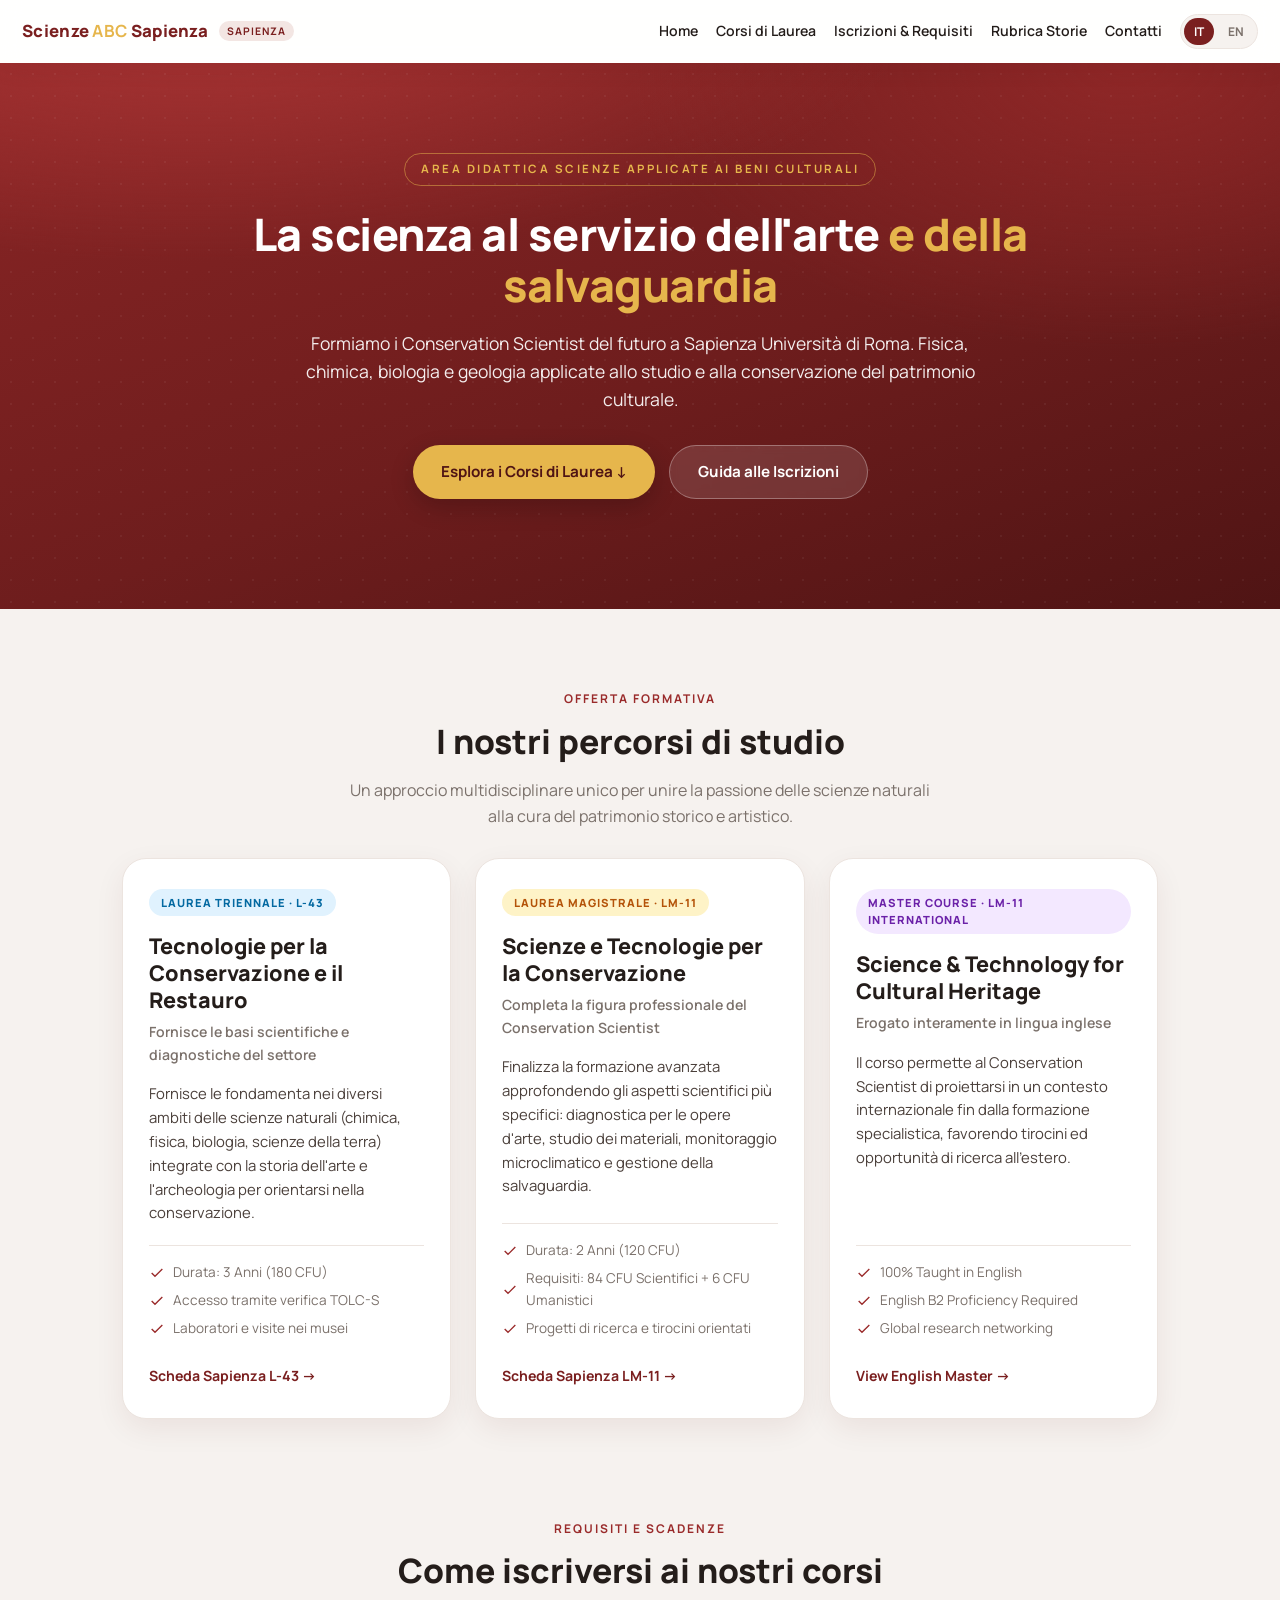
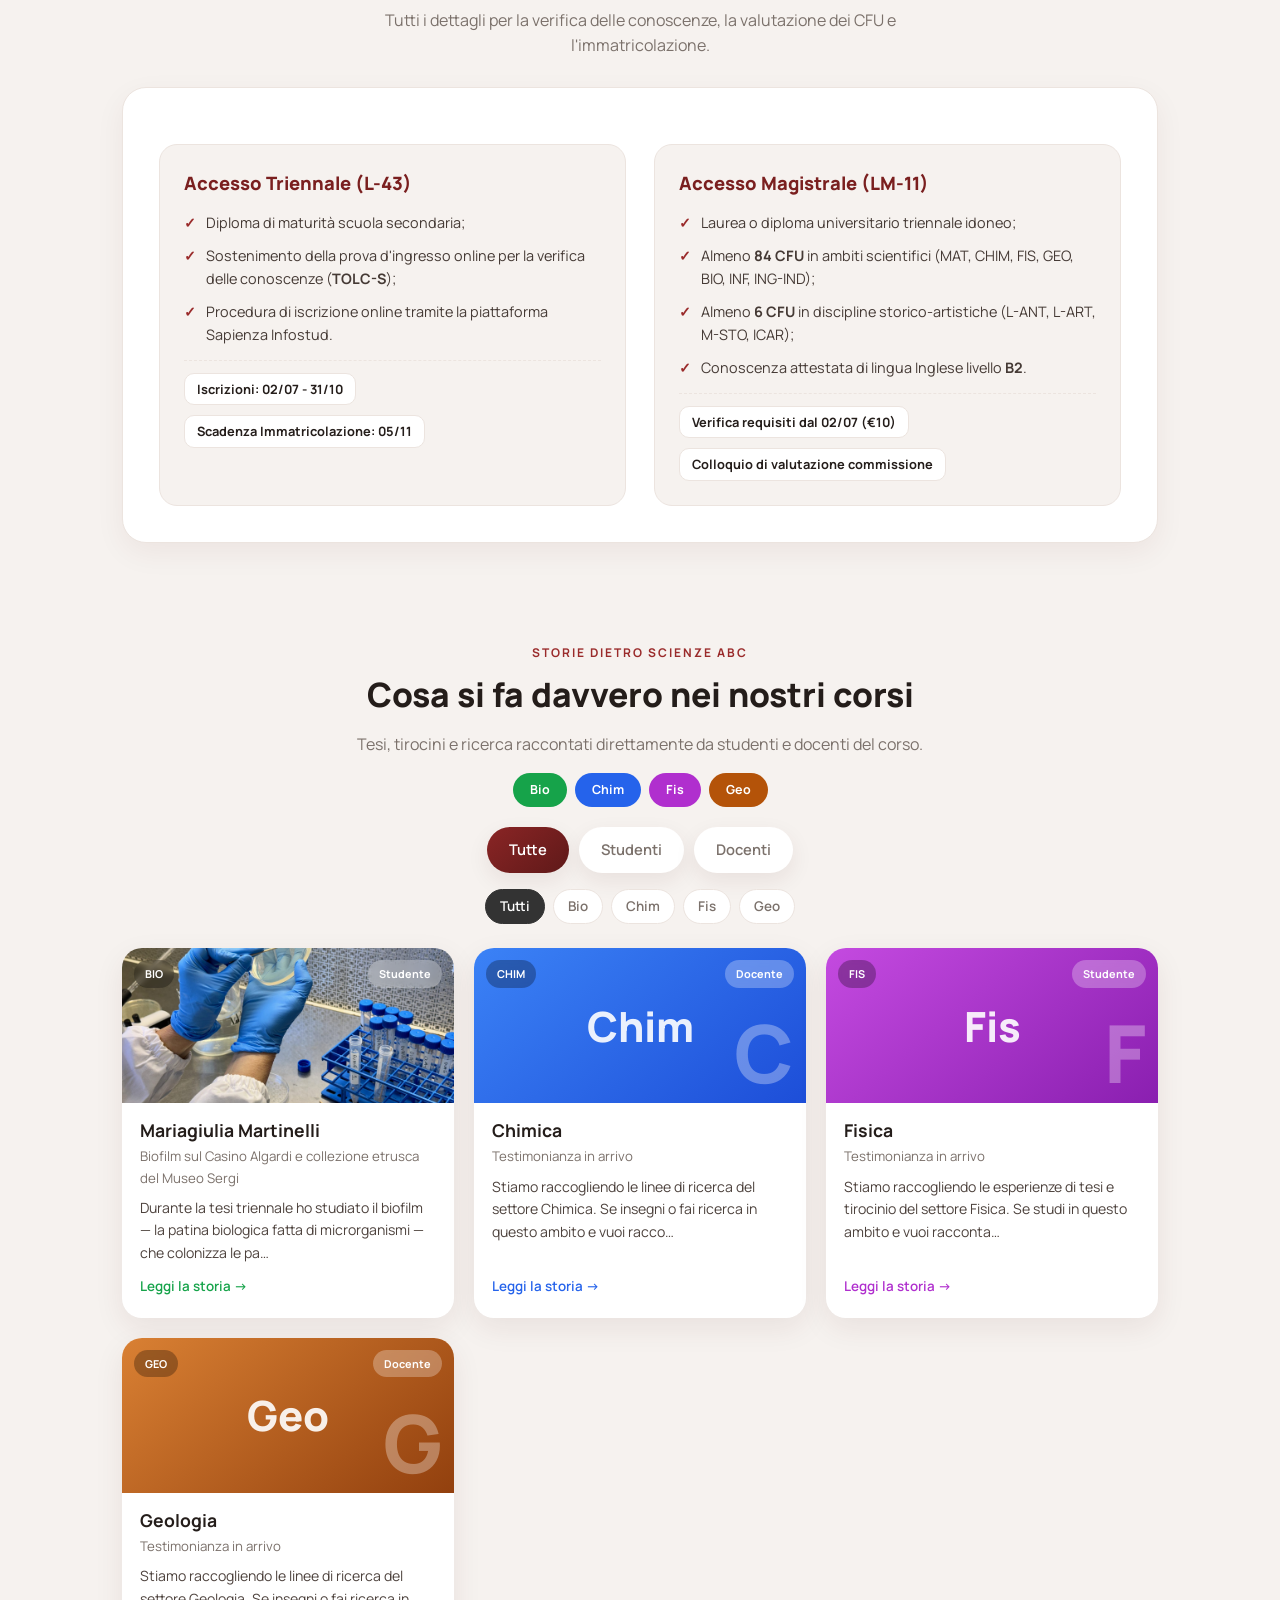
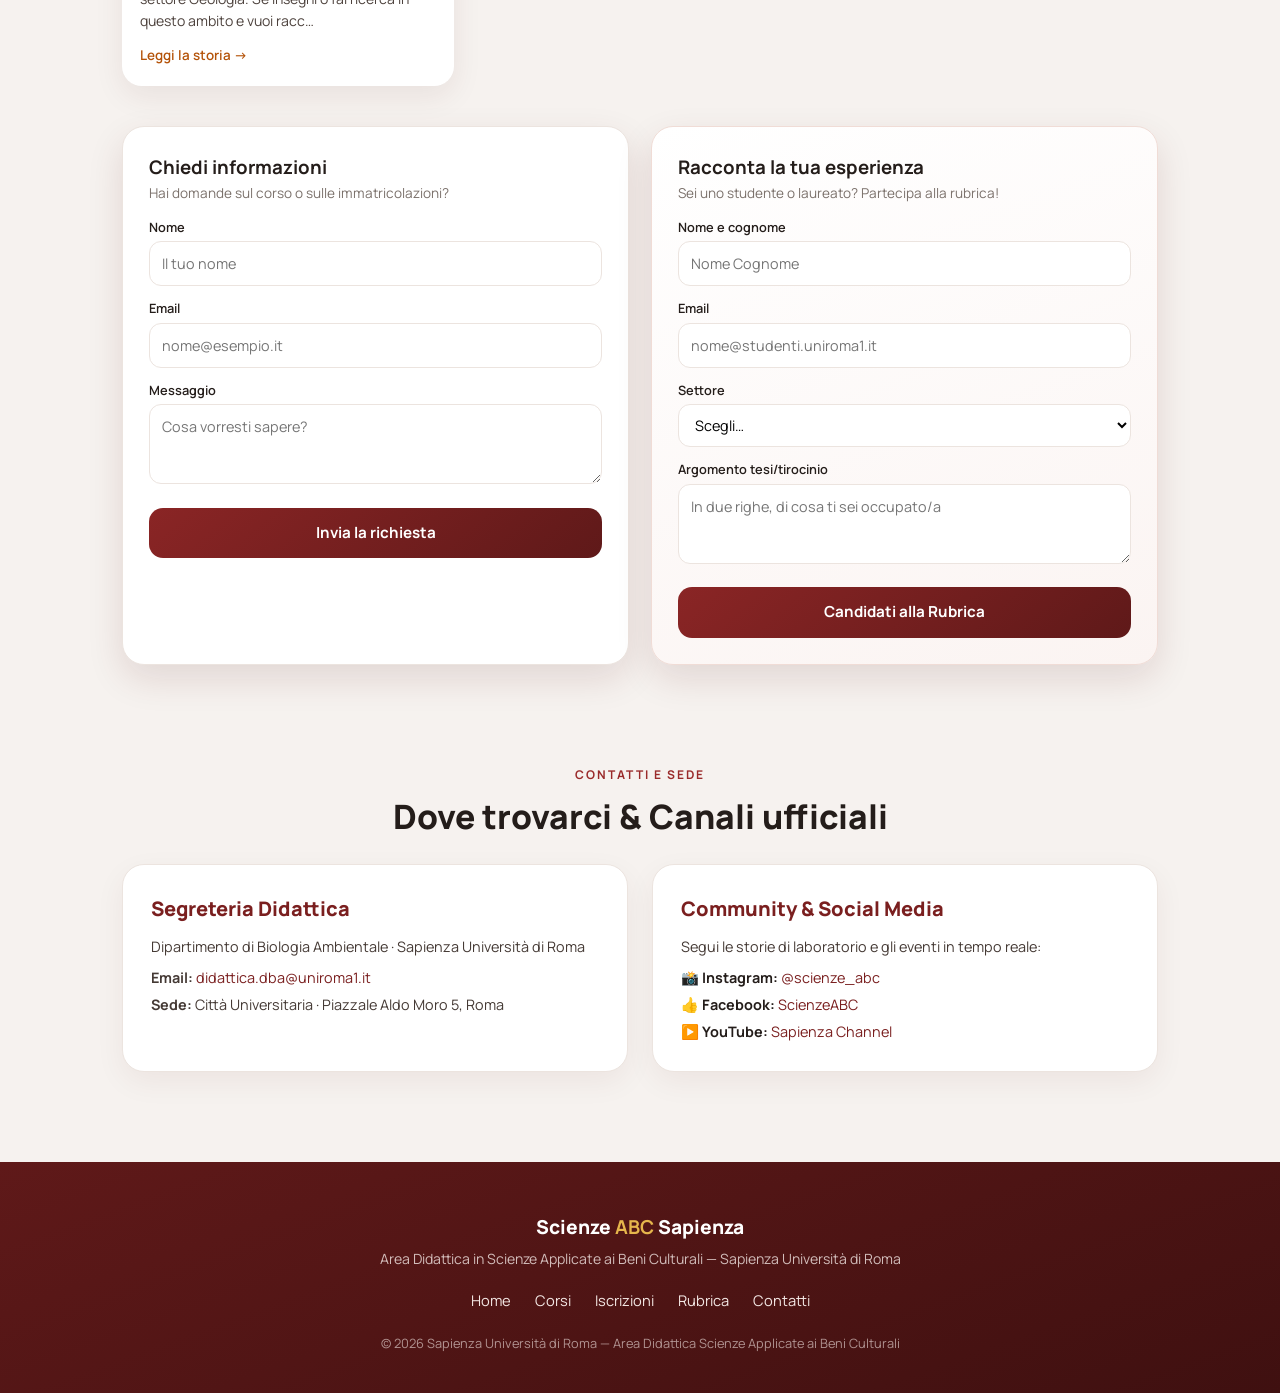
==== static/scienze-abc/index.html @ e315efb8 "Add preview of scienze-abc site restyling" ====
<!DOCTYPE html>
<html lang="it">
<head>
<meta charset="UTF-8">
<meta name="viewport" content="width=device-width, initial-scale=1.0">
<title>Scienze Applicate ai Beni Culturali — Sapienza Università di Roma</title>
<link rel="preconnect" href="https://fonts.googleapis.com">
<link rel="preconnect" href="https://fonts.gstatic.com" crossorigin>
<link href="https://fonts.googleapis.com/css2?family=Manrope:wght@400;500;600;700;800&display=swap" rel="stylesheet">
<style>
  :root{
    --granata:#7A1F1F; --granata-chiaro:#9a2b2b; --granata-scuro:#4f1414;
    --oro:#e6b64c; --sfondo:#f6f2ef; --card:#ffffff;
    --testo:#241d1a; --grigio:#7b716b; --bordo:#ece4df;
    --bio:#16a34a; --chim:#2563eb; --fis:#b02fce; --geo:#b45309;
  }
  *{box-sizing:border-box;margin:0;padding:0}
  html{scroll-behavior:smooth}
  body{font-family:'Manrope',-apple-system,BlinkMacSystemFont,'Segoe UI',sans-serif;color:var(--testo);
    background:var(--sfondo);line-height:1.6;-webkit-font-smoothing:antialiased}
  h1,h2,h3,.font-d{font-family:inherit}
  .wrap{max-width:1080px;margin:0 auto;padding:0 22px}
  a{color:inherit;text-decoration:none}
  section{scroll-margin-top:80px;padding:50px 0 20px}

  /* reveal on scroll */
  .js .reveal{opacity:0;transform:translateY(24px);transition:opacity .6s ease,transform .6s ease}
  .js .reveal.in{opacity:1;transform:none}

  /* ---------- NAV ---------- */
  nav{position:sticky;top:0;z-index:40;display:flex;align-items:center;gap:18px;
    padding:14px 22px;background:rgba(255,255,255,.94);backdrop-filter:blur(10px);box-shadow:0 6px 22px rgba(80,20,20,.08);transition:all .3s}
  nav .logo{font-family:'Manrope';font-weight:800;font-size:1.05rem;letter-spacing:.3px;color:var(--granata);margin-right:auto}
  nav .logo b{color:var(--oro)}
  nav .logo span.tag-sap{font-size:.65rem;font-weight:700;text-transform:uppercase;letter-spacing:1px;background:#f3e6e3;color:var(--granata);padding:3px 8px;border-radius:999px;margin-left:8px;vertical-align:2px}
  nav a.navlink{font-family:'Manrope';font-weight:600;font-size:.88rem;color:var(--testo);position:relative;transition:color .3s;display:none}
  nav a.navlink::after{content:"";position:absolute;left:0;bottom:-4px;height:2px;width:0;background:var(--oro);transition:width .22s}
  nav a.navlink:hover::after{width:100%}
  nav a.navlink:hover{color:var(--granata-chiaro)}
  nav .lang-switch{display:flex;gap:4px;background:var(--sfondo);padding:3px;border-radius:999px;border:1px solid var(--bordo)}
  nav .lang-btn{font-size:.75rem;font-weight:700;padding:4px 10px;border-radius:999px;color:var(--grigio);transition:.15s;cursor:pointer}
  nav .lang-btn.on{background:var(--granata);color:#fff}
  @media(min-width:860px){nav a.navlink{display:inline}}

  /* ---------- HERO ---------- */
  header{position:relative;overflow:hidden;color:#fff;text-align:center;padding:90px 20px 110px;
    background:
      radial-gradient(1200px 420px at 15% -10%, #a83434 0%, transparent 60%),
      radial-gradient(900px 520px at 88% 0%, #8f2727 0%, transparent 55%),
      linear-gradient(160deg,#8a2525 0%,#6e1d1d 55%,#4f1414 100%);}
  header::after{content:"";position:absolute;inset:0;opacity:.5;pointer-events:none;
    background-image:radial-gradient(rgba(255,255,255,.10) 1.1px,transparent 1.2px);background-size:22px 22px}
  header>*{position:relative;z-index:1}
  .hbrand{display:inline-block;font-family:'Manrope';font-size:.72rem;font-weight:700;letter-spacing:2.5px;
    color:var(--oro);border:1px solid rgba(230,182,76,.5);border-radius:999px;padding:6px 16px;margin-bottom:22px}
  header h1{font-size:2.8rem;font-weight:800;line-height:1.15;letter-spacing:-.5px;max-width:840px;margin:0 auto}
  header h1 .hl{color:var(--oro)}
  header p{opacity:.92;margin:18px auto 0;font-size:1.1rem;max-width:680px}
  
  .hero-buttons{display:flex;justify-content:center;gap:14px;margin-top:32px;flex-wrap:wrap}
  .hero-btn{font-family:'Manrope';font-weight:700;font-size:.95rem;padding:14px 28px;border-radius:999px;transition:all .2s;display:inline-flex;align-items:center;gap:8px}
  .hero-btn.pri{background:var(--oro);color:var(--granata-scuro);box-shadow:0 8px 24px rgba(0,0,0,.2)}
  .hero-btn.pri:hover{transform:translateY(-3px);box-shadow:0 14px 30px rgba(0,0,0,.3)}
  .hero-btn.sec{background:rgba(255,255,255,.12);color:#fff;border:1px solid rgba(255,255,255,.3);backdrop-filter:blur(4px)}
  .hero-btn.sec:hover{background:rgba(255,255,255,.22);transform:translateY(-3px)}

  /* ---------- HEADINGS ---------- */
  .sec-head{text-align:center;margin:30px 0 16px}
  .sec-head .kick{font-family:'Manrope';font-weight:700;font-size:.75rem;letter-spacing:2px;color:var(--granata-chiaro);text-transform:uppercase}
  .sec-head h2{font-size:2.1rem;font-weight:800;color:var(--testo);margin-top:6px}
  .sec-head p{color:var(--grigio);max-width:600px;margin:10px auto 0}

  /* ---------- CORSI GRID ---------- */
  .corsi-grid{display:grid;grid-template-columns:repeat(auto-fit,minmax(310px,1fr));gap:24px;margin-top:28px}
  .corso-card{background:var(--card);border-radius:24px;padding:30px 26px;display:flex;flex-direction:column;
    box-shadow:0 10px 30px rgba(80,20,20,.07);border:1px solid var(--bordo);transition:all .25s ease;position:relative;overflow:hidden}
  .corso-card:hover{transform:translateY(-6px);box-shadow:0 20px 45px rgba(80,20,20,.14);border-color:transparent}
  .corso-card .badge-cod{align-self:flex-start;font-size:.7rem;font-weight:800;letter-spacing:1px;padding:5px 12px;border-radius:999px;margin-bottom:16px;text-transform:uppercase}
  .corso-card.l43 .badge-cod{background:#e0f2fe;color:#0369a1}
  .corso-card.lm11 .badge-cod{background:#fef3c7;color:#b45309}
  .corso-card.lm11-en .badge-cod{background:#f3e8ff;color:#6b21a8}
  .corso-card h3{font-size:1.35rem;font-weight:800;margin-bottom:8px;line-height:1.25}
  .corso-card .sub-titolo{font-size:.88rem;color:var(--grigio);font-weight:600;margin-bottom:16px}
  .corso-card p.desc{font-size:.93rem;color:#4a3f3a;flex:1;margin-bottom:20px}
  .corso-card .highlights{border-top:1px solid var(--bordo);padding-top:16px;margin-bottom:20px}
  .corso-card .hl-item{font-size:.85rem;color:var(--grigio);display:flex;align-items:center;gap:8px;margin-bottom:6px}
  .corso-card .hl-item svg{width:16px;height:16px;stroke:var(--granata-chiaro);fill:none;flex:none}
  .corso-card .btn-corso{margin-top:auto;font-weight:700;font-size:.88rem;color:var(--granata);display:inline-flex;align-items:center;gap:6px}

  /* ---------- REQUISITI & AMMISSIONE ---------- */
  .req-box{background:#fff;border-radius:24px;border:1px solid var(--bordo);padding:36px;margin-top:28px;box-shadow:0 10px 30px rgba(80,20,20,.06)}
  .req-grid{display:grid;grid-template-columns:1fr 1fr;gap:28px;margin-top:20px}
  @media(max-width:768px){.req-grid{grid-template-columns:1fr}}
  .req-col{background:var(--sfondo);border-radius:18px;padding:24px;border:1px solid var(--bordo)}
  .req-col h4{font-size:1.15rem;font-weight:800;color:var(--granata);margin-bottom:12px}
  .req-col ul{list-style:none}
  .req-col ul li{font-size:.9rem;color:#453a35;margin-bottom:10px;padding-left:22px;position:relative}
  .req-col ul li::before{content:"✓";position:absolute;left:0;color:var(--granata-chiaro);font-weight:800}
  .timeline-dates{display:flex;flex-wrap:wrap;gap:10px;margin-top:14px;padding-top:12px;border-top:1px dashed var(--bordo)}
  .date-chip{background:#fff;border:1px solid var(--bordo);padding:5px 12px;border-radius:10px;font-size:.8rem;font-weight:700}

  /* ---------- RUBRICA INTERATTIVA ---------- */
  .settbar{display:flex;justify-content:center;gap:8px;margin-top:16px;flex-wrap:wrap}
  .settbar span{font-family:'Manrope';font-size:.78rem;font-weight:700;padding:7px 17px;border-radius:999px;color:#fff;cursor:pointer;transition:.15s}
  .settbar span:hover{transform:translateY(-2px)}
  .tabs{display:flex;justify-content:center;gap:10px;margin:20px 0 4px}
  .tab{cursor:pointer;border:none;font:inherit;font-family:'Manrope';font-weight:600;font-size:.92rem;
    padding:11px 22px;border-radius:999px;background:#fff;color:var(--grigio);box-shadow:0 8px 22px rgba(80,20,20,.08);transition:.18s}
  .tab.on{background:linear-gradient(140deg,#8a2525,#5f1919);color:#fff}
  .tab.on.doc{background:linear-gradient(140deg,#1f2937,#0f172a)}
  .filtri{display:flex;flex-wrap:wrap;gap:8px;justify-content:center;margin:16px 0 4px}
  .chip{cursor:pointer;border:1.5px solid var(--bordo);background:#fff;border-radius:999px;padding:6px 14px;font:inherit;font-size:.84rem;font-weight:600;color:var(--grigio);transition:.14s}
  .chip.on{color:#fff;border-color:var(--c,#333);background:var(--c,#333)}
  .griglia{display:grid;grid-template-columns:repeat(auto-fill,minmax(280px,1fr));gap:20px;margin-top:24px}
  .card{background:var(--card);border-radius:20px;overflow:hidden;cursor:pointer;display:flex;flex-direction:column;
    box-shadow:0 10px 30px rgba(80,20,20,.08);transition:transform .18s,box-shadow .18s;opacity:0;animation:up .5s forwards}
  @keyframes up{to{opacity:1;transform:none}}
  .card:hover{transform:translateY(-6px);box-shadow:0 20px 45px rgba(80,20,20,.15)}
  .card .cover{height:155px;position:relative;overflow:hidden}
  .card .cover img{width:100%;height:100%;object-fit:cover;transition:transform .3s}
  .card:hover .cover img{transform:scale(1.06)}
  .card .cover .gen{position:absolute;inset:0;display:flex;align-items:center;justify-content:center;font-weight:800;font-size:2.6rem;color:rgba(255,255,255,.9);background:linear-gradient(140deg,var(--c1),var(--c2))}
  .card .cover .gen span{opacity:.35;font-size:5rem;position:absolute;right:12px;bottom:-14px}
  .badge{position:absolute;top:12px;left:12px;font-size:.68rem;font-weight:700;color:#fff;padding:5px 11px;border-radius:999px;background:rgba(0,0,0,.28);backdrop-filter:blur(3px)}
  .badge.role{left:auto;right:12px;background:rgba(255,255,255,.28)}
  .card .body{padding:16px 18px 20px;display:flex;flex-direction:column;flex:1}
  .card h3{font-size:1.1rem;font-weight:700;line-height:1.25;margin-bottom:5px}
  .card .meta{color:var(--grigio);font-size:.83rem;margin-bottom:8px}
  .card .estratto{font-size:.88rem;color:#4d423d;flex:1}
  .card .leggi{margin-top:12px;font-weight:600;font-size:.84rem;color:var(--c,#7A1F1F)}
  .Bio{--c:var(--bio);--c1:#22c55e;--c2:#15803d}
  .Chim{--c:var(--chim);--c1:#3b82f6;--c2:#1d4ed8}
  .Fis{--c:var(--fis);--c1:#c44ae0;--c2:#8a1fb0}
  .Geo{--c:var(--geo);--c1:#d98033;--c2:#92400e}

  /* FORMS & MODAL */
  .forms{display:grid;grid-template-columns:1fr 1fr;gap:22px;margin-top:26px}
  @media(max-width:720px){.forms{grid-template-columns:1fr}}
  .formcard{border-radius:22px;padding:26px;box-shadow:0 14px 36px rgba(80,20,20,.12);background:#fff;border:1px solid var(--bordo)}
  .formcard.cand{background:linear-gradient(160deg,#fff,#fbf4f2);border-color:#f0dcd6}
  .campo{margin-bottom:12px}
  .campo label{display:block;font-size:.8rem;font-weight:600;margin-bottom:4px}
  .campo input,.campo select,.campo textarea{width:100%;font:inherit;font-size:.9rem;padding:10px 12px;border:1.5px solid var(--bordo);border-radius:12px;background:#fff}
  .campo textarea{resize:vertical;min-height:80px}
  .btn{width:100%;cursor:pointer;border:none;font:inherit;font-weight:700;font-size:.95rem;color:#fff;padding:13px;border-radius:14px;margin-top:4px;background:linear-gradient(140deg,#8a2525,#5f1919)}

  .overlay{position:fixed;inset:0;background:rgba(40,20,18,.6);backdrop-filter:blur(4px);display:none;align-items:flex-start;justify-content:center;padding:34px 16px;overflow-y:auto;z-index:60}
  .overlay.show{display:flex}
  .modal{background:#fff;max-width:700px;width:100%;border-radius:24px;overflow:hidden;margin:auto;animation:pop .28s ease}
  @keyframes pop{from{opacity:0;transform:scale(.96) translateY(10px)}to{opacity:1;transform:none}}
  .modal .cover{height:210px;position:relative}
  .modal .cover img{width:100%;height:100%;object-fit:cover}
  .modal .cover .gen{position:absolute;inset:0;background:linear-gradient(140deg,var(--c1),var(--c2))}
  .modal .chiudi{position:absolute;top:14px;right:14px;width:38px;height:38px;border-radius:50%;border:none;background:rgba(0,0,0,.35);color:#fff;font-size:1.4rem;cursor:pointer}
  .modal .inner{padding:26px 28px 34px}
  .modal .badge2{display:inline-block;font-size:.72rem;font-weight:700;color:#fff;padding:4px 12px;border-radius:999px;background:var(--c);margin-bottom:10px}
  .modal h2{font-size:1.6rem;font-weight:800;margin-bottom:6px}
  .modal .meta{color:var(--grigio);margin-bottom:18px}
  .modal .testo p{margin-bottom:12px;font-size:1rem}
  .modal .gallery{display:flex;gap:10px;flex-wrap:wrap;margin-top:18px}
  .modal .gallery img{width:130px;height:90px;object-fit:cover;border-radius:12px;cursor:zoom-in}
  .lightbox{position:fixed;inset:0;background:rgba(18,10,8,.92);display:none;align-items:center;justify-content:center;padding:22px;z-index:80;cursor:zoom-out}
  .lightbox.show{display:flex}
  .lightbox img{max-width:94vw;max-height:94vh;border-radius:12px}
  .lightbox .lclose{position:absolute;top:18px;right:20px;width:42px;height:42px;border-radius:50%;border:none;background:rgba(255,255,255,.16);color:#fff;font-size:1.5rem}

  /* CONTACTS & FOOTER */
  .contact-grid{display:grid;grid-template-columns:1fr 1fr;gap:24px;margin-top:20px}
  @media(max-width:768px){.contact-grid{grid-template-columns:1fr}}
  .contact-card{background:#fff;border-radius:22px;border:1px solid var(--bordo);padding:28px;box-shadow:0 10px 30px rgba(80,20,20,.06)}
  .contact-card h3{font-size:1.25rem;font-weight:800;color:var(--granata);margin-bottom:10px}

  footer{background:linear-gradient(160deg,#5f1919,#3f1010);color:#f3e7e4;margin-top:70px;padding:50px 22px 40px;text-align:center}
  footer .fbrand{font-family:'Manrope';font-weight:800;font-size:1.2rem;color:#fff;margin-bottom:6px}
  footer .fbrand b{color:var(--oro)}
  footer .fcont{margin:18px 0 10px;display:flex;justify-content:center;gap:24px;flex-wrap:wrap;font-size:.92rem}
  footer .fcont a{color:#f3e7e4}
  footer small{display:block;margin-top:20px;opacity:.6;font-size:.8rem}
</style>
</head>
<body>

<script id="contenuti" type="text/plain">
=====================================================================
TIPO: studente
NOME: Mariagiulia Martinelli
SETTORE: Bio
TITOLO: Biofilm sul Casino Algardi e collezione etrusca del Museo Sergi
INFO: Studentessa magistrale LM-11
FOTO: martinelli-bio-2.jpg, martinelli-bio-3.jpg, martinelli-bio-4.jpg, martinelli-bio-1.jpg, martinelli-bio-5.jpg
TESTO:
Durante la tesi triennale ho studiato il biofilm — la patina biologica fatta di microrganismi — che colonizza le pareti del Casino Algardi, a Roma. L'obiettivo era capire quali organismi degradano la superficie e testare un biocida "green" a base di liquirizia, un'alternativa più sostenibile ai prodotti chimici tradizionali. In pratica passavo dal prelievo dei campioni in situ all'osservazione al microscopio in laboratorio.

Con la magistrale mi sono spostata su un lavoro diverso: la rivalutazione bioarcheologica della collezione etrusca del Museo di Antropologia "G. Sergi" della Sapienza. Qui la biologia si applica a reperti umani antichi, per ricostruire informazioni su chi erano quelle persone e come vivevano.

La cosa che non mi aspettavo, quando mi sono iscritta, è quanto lavoro "da laboratorio" ci sia dietro un bene culturale: non si restaura con le mani, si analizza con strumenti scientifici. È esattamente questo che vorrei dire a chi sta scegliendo il corso — è scienza applicata al patrimonio, non restauro pratico. Se vi appassiona l'idea di usare il microscopio per prendervi cura della storia, è il posto giusto.
=====================================================================

=====================================================================
TIPO: docente
NOME: Chimica
SETTORE: Chim
TITOLO: Testimonianza in arrivo
INFO: Prossimamente online
FOTO:
TESTO:
Stiamo raccogliendo le linee di ricerca del settore Chimica. Se insegni o fai ricerca in questo ambito e vuoi raccontarti, scrivici dalla sezione "Partecipa": il prossimo racconto potrebbe essere il tuo.
=====================================================================

=====================================================================
TIPO: studente
NOME: Fisica
SETTORE: Fis
TITOLO: Testimonianza in arrivo
INFO: Prossimamente online
FOTO:
TESTO:
Stiamo raccogliendo le esperienze di tesi e tirocinio del settore Fisica. Se studi in questo ambito e vuoi raccontare la tua esperienza, scrivici dalla sezione "Partecipa": il prossimo racconto potrebbe essere il tuo.
=====================================================================

=====================================================================
TIPO: docente
NOME: Geologia
SETTORE: Geo
TITOLO: Testimonianza in arrivo
INFO: Prossimamente online
FOTO:
TESTO:
Stiamo raccogliendo le linee di ricerca del settore Geologia. Se insegni o fai ricerca in questo ambito e vuoi raccontarti, scrivici dalla sezione "Partecipa": il prossimo racconto potrebbe essere il tuo.
=====================================================================
</script>

  <!-- NAVIGATION BAR -->
  <nav id="nav">
    <div class="logo">Scienze <b>ABC</b> Sapienza <span class="tag-sap">Sapienza</span></div>
    <a class="navlink" href="#home">Home</a>
    <a class="navlink" href="#corsi">Corsi di Laurea</a>
    <a class="navlink" href="#ammissione">Iscrizioni & Requisiti</a>
    <a class="navlink" href="#rubrica">Rubrica Storie</a>
    <a class="navlink" href="#contatti">Contatti</a>
    <div class="lang-switch">
      <span class="lang-btn on">IT</span>
      <span class="lang-btn">EN</span>
    </div>
  </nav>

  <!-- HERO SECTION (#home) -->
  <header id="home">
    <div class="hbrand">AREA DIDATTICA SCIENZE APPLICATE AI BENI CULTURALI</div>
    <h1>La scienza al servizio dell'arte <span class="hl">e della salvaguardia</span></h1>
    <p>Formiamo i Conservation Scientist del futuro a Sapienza Università di Roma. Fisica, chimica, biologia e geologia applicate allo studio e alla conservazione del patrimonio culturale.</p>
    <div class="hero-buttons">
      <a href="#corsi" class="hero-btn pri">Esplora i Corsi di Laurea ↓</a>
      <a href="#ammissione" class="hero-btn sec">Guida alle Iscrizioni</a>
    </div>
  </header>

  <div class="main"><div class="wrap">

    <!-- SEZIONE 1: CORSI DI LAUREA (#corsi) -->
    <section id="corsi">
      <div class="sec-head">
        <div class="kick">Offerta Formativa</div>
        <h2>I nostri percorsi di studio</h2>
        <p>Un approccio multidisciplinare unico per unire la passione delle scienze naturali alla cura del patrimonio storico e artistico.</p>
      </div>

      <div class="corsi-grid">
        <!-- Card 1: Triennale L-43 -->
        <div class="corso-card l43">
          <span class="badge-cod">Laurea Triennale · L-43</span>
          <h3>Tecnologie per la Conservazione e il Restauro</h3>
          <div class="sub-titolo">Fornisce le basi scientifiche e diagnostiche del settore</div>
          <p class="desc">Fornisce le fondamenta nei diversi ambiti delle scienze naturali (chimica, fisica, biologia, scienze della terra) integrate con la storia dell'arte e l'archeologia per orientarsi nella conservazione.</p>
          <div class="highlights">
            <div class="hl-item"><svg viewBox="0 0 24 24" stroke-width="2"><path d="M20 6L9 17l-5-5"/></svg> Durata: 3 Anni (180 CFU)</div>
            <div class="hl-item"><svg viewBox="0 0 24 24" stroke-width="2"><path d="M20 6L9 17l-5-5"/></svg> Accesso tramite verifica TOLC-S</div>
            <div class="hl-item"><svg viewBox="0 0 24 24" stroke-width="2"><path d="M20 6L9 17l-5-5"/></svg> Laboratori e visite nei musei</div>
          </div>
          <a href="https://corsidilaurea.uniroma1.it/it/corso/2024/30051/home" target="_blank" class="btn-corso">Scheda Sapienza L-43 →</a>
        </div>

        <!-- Card 2: Magistrale LM-11 (Italiano) -->
        <div class="corso-card lm11">
          <span class="badge-cod">Laurea Magistrale · LM-11</span>
          <h3>Scienze e Tecnologie per la Conservazione</h3>
          <div class="sub-titolo">Completa la figura professionale del Conservation Scientist</div>
          <p class="desc">Finalizza la formazione avanzata approfondendo gli aspetti scientifici più specifici: diagnostica per le opere d'arte, studio dei materiali, monitoraggio microclimatico e gestione della salvaguardia.</p>
          <div class="highlights">
            <div class="hl-item"><svg viewBox="0 0 24 24" stroke-width="2"><path d="M20 6L9 17l-5-5"/></svg> Durata: 2 Anni (120 CFU)</div>
            <div class="hl-item"><svg viewBox="0 0 24 24" stroke-width="2"><path d="M20 6L9 17l-5-5"/></svg> Requisiti: 84 CFU Scientifici + 6 CFU Umanistici</div>
            <div class="hl-item"><svg viewBox="0 0 24 24" stroke-width="2"><path d="M20 6L9 17l-5-5"/></svg> Progetti di ricerca e tirocini orientati</div>
          </div>
          <a href="https://corsidilaurea.uniroma1.it/it/corso/2024/28702/home" target="_blank" class="btn-corso">Scheda Sapienza LM-11 →</a>
        </div>

        <!-- Card 3: Master Course (English) -->
        <div class="corso-card lm11-en">
          <span class="badge-cod">Master Course · LM-11 International</span>
          <h3>Science & Technology for Cultural Heritage</h3>
          <div class="sub-titolo">Erogato interamente in lingua inglese</div>
          <p class="desc">Il corso permette al Conservation Scientist di proiettarsi in un contesto internazionale fin dalla formazione specialistica, favorendo tirocini ed opportunità di ricerca all'estero.</p>
          <div class="highlights">
            <div class="hl-item"><svg viewBox="0 0 24 24" stroke-width="2"><path d="M20 6L9 17l-5-5"/></svg> 100% Taught in English</div>
            <div class="hl-item"><svg viewBox="0 0 24 24" stroke-width="2"><path d="M20 6L9 17l-5-5"/></svg> English B2 Proficiency Required</div>
            <div class="hl-item"><svg viewBox="0 0 24 24" stroke-width="2"><path d="M20 6L9 17l-5-5"/></svg> Global research networking</div>
          </div>
          <a href="https://scienzeabcsapienza.it/en/home-english/" target="_blank" class="btn-corso">View English Master →</a>
        </div>
      </div>
    </section>

    <!-- SEZIONE 2: REQUISITI & AMMISSIONE (#ammissione) -->
    <section id="ammissione">
      <div class="sec-head">
        <div class="kick">Requisiti e Scadenze</div>
        <h2>Come iscriversi ai nostri corsi</h2>
        <p>Tutti i dettagli per la verifica delle conoscenze, la valutazione dei CFU e l'immatricolazione.</p>
      </div>

      <div class="req-box">
        <div class="req-grid">
          <!-- Colonna Triennale -->
          <div class="req-col">
            <h4>Accesso Triennale (L-43)</h4>
            <ul>
              <li>Diploma di maturità scuola secondaria;</li>
              <li>Sostenimento della prova d'ingresso online per la verifica delle conoscenze (<b>TOLC-S</b>);</li>
              <li>Procedura di iscrizione online tramite la piattaforma Sapienza Infostud.</li>
            </ul>
            <div class="timeline-dates">
              <span class="date-chip">Iscrizioni: 02/07 - 31/10</span>
              <span class="date-chip">Scadenza Immatricolazione: 05/11</span>
            </div>
          </div>

          <!-- Colonna Magistrale -->
          <div class="req-col">
            <h4>Accesso Magistrale (LM-11)</h4>
            <ul>
              <li>Laurea o diploma universitario triennale idoneo;</li>
              <li>Almeno <b>84 CFU</b> in ambiti scientifici (MAT, CHIM, FIS, GEO, BIO, INF, ING-IND);</li>
              <li>Almeno <b>6 CFU</b> in discipline storico-artistiche (L-ANT, L-ART, M-STO, ICAR);</li>
              <li>Conoscenza attestata di lingua Inglese livello <b>B2</b>.</li>
            </ul>
            <div class="timeline-dates">
              <span class="date-chip">Verifica requisiti dal 02/07 (€10)</span>
              <span class="date-chip">Colloquio di valutazione commissione</span>
            </div>
          </div>
        </div>
      </div>
    </section>

    <!-- SEZIONE 3: RUBRICA STORIE INTERATTIVA (#rubrica) -->
    <section id="rubrica">
      <div class="sec-head reveal">
        <div class="kick">Storie dietro Scienze ABC</div>
        <h2>Cosa si fa davvero nei nostri corsi</h2>
        <p>Tesi, tirocini e ricerca raccontati direttamente da studenti e docenti del corso.</p>
      </div>

      <div class="settbar reveal">
        <span style="background:var(--bio)" onclick="vaiSettore('Bio')">Bio</span>
        <span style="background:var(--chim)" onclick="vaiSettore('Chim')">Chim</span>
        <span style="background:var(--fis)" onclick="vaiSettore('Fis')">Fis</span>
        <span style="background:var(--geo)" onclick="vaiSettore('Geo')">Geo</span>
      </div>

      <div class="tabs reveal">
        <button class="tab on" id="tabTutti" onclick="setTipo('tutti')">Tutte</button>
        <button class="tab" id="tabStud" onclick="setTipo('studente')">Studenti</button>
        <button class="tab doc" id="tabDoc" onclick="setTipo('docente')">Docenti</button>
      </div>
      <div class="filtri reveal" id="filtri"></div>
      <div class="griglia" id="griglia"></div>

      <div class="forms reveal" style="margin-top:40px;">
        <div class="formcard">
          <h3>Chiedi informazioni</h3>
          <p style="font-size:.85rem;color:var(--grigio);margin-bottom:12px">Hai domande sul corso o sulle immatricolazioni?</p>
          <div class="campo"><label>Nome</label><input id="i-nome" type="text" placeholder="Il tuo nome"></div>
          <div class="campo"><label>Email</label><input id="i-mail" type="email" placeholder="nome@esempio.it"></div>
          <div class="campo"><label>Messaggio</label><textarea id="i-msg" placeholder="Cosa vorresti sapere?"></textarea></div>
          <button class="btn" onclick="inviaInfo()">Invia la richiesta</button>
        </div>
        <div class="formcard cand">
          <h3>Racconta la tua esperienza</h3>
          <p style="font-size:.85rem;color:var(--grigio);margin-bottom:12px">Sei uno studente o laureato? Partecipa alla rubrica!</p>
          <div class="campo"><label>Nome e cognome</label><input id="c-nome" type="text" placeholder="Nome Cognome"></div>
          <div class="campo"><label>Email</label><input id="c-mail" type="email" placeholder="nome@studenti.uniroma1.it"></div>
          <div class="campo"><label>Settore</label>
            <select id="c-sett"><option value="">Scegli…</option><option>Bio</option><option>Chim</option><option>Fis</option><option>Geo</option></select>
          </div>
          <div class="campo"><label>Argomento tesi/tirocinio</label><textarea id="c-msg" placeholder="In due righe, di cosa ti sei occupato/a"></textarea></div>
          <button class="btn" onclick="inviaCand()">Candidati alla Rubrica</button>
        </div>
      </div>
    </section>

    <!-- SEZIONE 4: CONTATTI & RISORSE (#contatti) -->
    <section id="contatti">
      <div class="sec-head">
        <div class="kick">Contatti e Sede</div>
        <h2>Dove trovarci & Canali ufficiali</h2>
      </div>

      <div class="contact-grid">
        <div class="contact-card">
          <h3>Segreteria Didattica</h3>
          <p style="font-size:.9rem;color:#453a35;">Dipartimento di Biologia Ambientale · Sapienza Università di Roma</p>
          <p style="font-size:.9rem;color:#453a35;margin-top:8px;"><b>Email:</b> <a href="mailto:didattica.dba@uniroma1.it" style="color:var(--granata)">didattica.dba@uniroma1.it</a></p>
          <p style="font-size:.9rem;color:#453a35;margin-top:4px;"><b>Sede:</b> Città Universitaria · Piazzale Aldo Moro 5, Roma</p>
        </div>

        <div class="contact-card">
          <h3>Community & Social Media</h3>
          <p style="font-size:.9rem;color:#453a35;">Segui le storie di laboratorio e gli eventi in tempo reale:</p>
          <p style="font-size:.9rem;margin-top:8px;">📸 <b>Instagram:</b> <a href="https://www.instagram.com/scienze_abc/" target="_blank" style="color:var(--granata)">@scienze_abc</a></p>
          <p style="font-size:.9rem;margin-top:4px;">👍 <b>Facebook:</b> <a href="https://www.facebook.com/ScienzeABC" target="_blank" style="color:var(--granata)">ScienzeABC</a></p>
          <p style="font-size:.9rem;margin-top:4px;">▶️ <b>YouTube:</b> <a href="https://www.youtube.com/watch?v=1tAE2GII7Mw" target="_blank" style="color:var(--granata)">Sapienza Channel</a></p>
        </div>
      </div>
    </section>

  </div></div>

  <!-- MODAL & LIGHTBOX -->
  <div class="overlay" id="overlay" onclick="if(event.target===this)chiudi()">
    <div class="modal" id="modal"></div>
  </div>

  <div class="lightbox" id="lightbox" onclick="chiudiFoto()">
    <button class="lclose" onclick="chiudiFoto()">×</button>
    <img id="lightImg" src="" alt="">
  </div>

  <!-- FOOTER -->
  <footer>
    <div class="fbrand">Scienze <b>ABC</b> Sapienza</div>
    <p style="font-size:.88rem;opacity:.8;">Area Didattica in Scienze Applicate ai Beni Culturali — Sapienza Università di Roma</p>
    <div class="fcont">
      <a href="#home">Home</a>
      <a href="#corsi">Corsi</a>
      <a href="#ammissione">Iscrizioni</a>
      <a href="#rubrica">Rubrica</a>
      <a href="#contatti">Contatti</a>
    </div>
    <small>© 2026 Sapienza Università di Roma — Area Didattica Scienze Applicate ai Beni Culturali</small>
  </footer>

<script>
document.documentElement.classList.add('js');
const MAIL = "didattica.dba@uniroma1.it";

function parseContenuti(){
  const raw = document.getElementById('contenuti').textContent;
  const blocchi = raw.split(/^\s*=+\s*$/m);
  const out = [];
  for(const b of blocchi){
    if(!b.trim()) continue;
    const rec = {foto:[], testo:''};
    let inTesto = false, testoLines = [];
    for(const line of b.split('\n')){
      const m = line.match(/^\s*(TIPO|NOME|SETTORE|TITOLO|INFO|FOTO|TESTO)\s*:(.*)$/i);
      if(m && !inTesto || (m && m[1].toUpperCase()==='TESTO')){
        const key = m[1].toUpperCase(), val = m[2].trim();
        if(key==='TESTO'){ inTesto = true; if(val) testoLines.push(val); }
        else if(key==='FOTO'){ rec.foto = val.split(',').map(s=>s.trim()).filter(Boolean); }
        else rec[key.toLowerCase()] = val;
      } else if(inTesto){ testoLines.push(line); }
    }
    rec.testo = testoLines.join('\n').trim();
    const tipoOk = /^(studente|docente)$/i.test(rec.tipo||'');
    const settOk = /^(Bio|Chim|Fis|Geo)$/i.test(rec.settore||'');
    const isModello = (rec.nome||'').toLowerCase().includes('nome cognome');
    if(tipoOk && settOk && rec.nome && !isModello){
      rec.tipo = rec.tipo.toLowerCase();
      rec.settore = rec.settore.charAt(0).toUpperCase()+rec.settore.slice(1).toLowerCase();
      out.push(rec);
    }
  }
  return out;
}
const DATI = parseContenuti();
const SETTORI = ['Bio','Chim','Fis','Geo'];
const NOMISET = {Bio:'Biologia',Chim:'Chimica',Fis:'Fisica',Geo:'Geologia'};
let tipoCorrente = 'tutti', filtroSettore = 'Tutti';

function updateTabs(){
  document.getElementById('tabTutti').classList.toggle('on', tipoCorrente==='tutti');
  document.getElementById('tabStud').classList.toggle('on', tipoCorrente==='studente');
  document.getElementById('tabDoc').classList.toggle('on', tipoCorrente==='docente');
}
function setTipo(t){
  tipoCorrente = t; filtroSettore = 'Tutti';
  updateTabs(); renderFiltri(); renderGriglia();
}
function renderFiltri(){
  const c = document.getElementById('filtri');
  const voci = ['Tutti', ...SETTORI];
  c.innerHTML = voci.map(v=>{
    const cls = v==='Tutti' ? '' : v;
    return `<button class="chip ${cls} ${v===filtroSettore?'on':''}" onclick="setFiltro('${v}')">${v}</button>`;
  }).join('');
}
function setFiltro(v){ filtroSettore=v; renderFiltri(); renderGriglia(); }
function vaiSettore(s){ tipoCorrente='tutti'; updateTabs(); filtroSettore=s; renderFiltri(); renderGriglia();
  document.getElementById('rubrica').scrollIntoView({behavior:'smooth'}); }
function escapeHtml(s){return (s||'').replace(/[&<>"]/g,c=>({'&':'&amp;','<':'&lt;','>':'&gt;','"':'&quot;'}[c]));}

function coverHtml(d){
  const role = `<span class="badge role">${d.tipo==='studente'?'Studente':'Docente'}</span>`;
  if(d.foto[0]) return `<div class="cover"><img src="foto/${encodeURIComponent(d.foto[0])}" alt=""><span class="badge">${d.settore.toUpperCase()}</span>${role}</div>`;
  return `<div class="cover"><div class="gen">${d.settore}<span>${d.settore[0]}</span></div><span class="badge">${d.settore.toUpperCase()}</span>${role}</div>`;
}
function renderGriglia(){
  const g = document.getElementById('griglia');
  let lista = tipoCorrente==='tutti' ? DATI.slice() : DATI.filter(d=>d.tipo===tipoCorrente);
  if(filtroSettore!=='Tutti') lista = lista.filter(d=>d.settore===filtroSettore);
  if(!lista.length){ g.innerHTML='<div class="vuoto" style="grid-column:1/-1;text-align:center;padding:40px 0;color:var(--grigio)">Ancora nessuna esperienza in questo settore. ✨</div>'; return; }
  g.innerHTML = lista.map((d,i)=>{
    const idx = DATI.indexOf(d);
    const estratto = escapeHtml(d.testo.replace(/^\[.*?\]\s*/,'').slice(0,115))+'…';
    return `<div class="card ${d.settore}" style="animation-delay:${i*70}ms" onclick="dettaglio(${idx})">
      ${coverHtml(d)}
      <div class="body">
        <h3>${escapeHtml(d.nome)}</h3>
        <div class="meta">${escapeHtml(d.titolo||'')}</div>
        <div class="estratto">${estratto}</div>
        <div class="leggi">Leggi la storia →</div>
      </div></div>`;
  }).join('');
}
function dettaglio(idx){
  const d = DATI[idx];
  const cover = d.foto[0]
    ? `<div class="cover"><img src="foto/${encodeURIComponent(d.foto[0])}" alt="" onclick="apriFoto('foto/${encodeURIComponent(d.foto[0])}')"></div>`
    : `<div class="cover"><div class="gen"></div></div>`;
  const paragrafi = d.testo.split(/\n\s*\n/).map(pp=>`<p>${escapeHtml(pp)}</p>`).join('');
  const extra = d.foto.slice(1);
  const gallery = extra.length ? `<div class="gallery">${extra.map(f=>`<img src="foto/${encodeURIComponent(f)}" alt="" onclick="apriFoto('foto/${encodeURIComponent(f)}')">`).join('')}</div>` : '';
  const modal = document.getElementById('modal');
  modal.className = 'modal '+d.settore;
  modal.innerHTML = `
    ${cover}
    <button class="chiudi" onclick="chiudi()">×</button>
    <div class="inner">
      <span class="badge2">${NOMISET[d.settore]} · ${d.tipo==='studente'?'Studente':'Docente'}</span>
      <h2>${escapeHtml(d.nome)}</h2>
      <div class="meta">${escapeHtml(d.titolo||'')}${d.info?' — '+escapeHtml(d.info):''}</div>
      <div class="testo">${paragrafi}</div>
      ${gallery}
    </div>`;
  document.getElementById('overlay').classList.add('show');
  document.body.style.overflow='hidden';
}
function chiudi(){ document.getElementById('overlay').classList.remove('show'); document.body.style.overflow=''; }
function apriFoto(src){ document.getElementById('lightImg').src=src; document.getElementById('lightbox').classList.add('show'); }
function chiudiFoto(){ document.getElementById('lightbox').classList.remove('show'); }
document.addEventListener('keydown',e=>{ if(e.key!=='Escape') return;
  if(document.getElementById('lightbox').classList.contains('show')) chiudiFoto(); else chiudi(); });

function val(id){ return document.getElementById(id).value.trim(); }
function inviaInfo(){
  const n=val('i-nome'), e=val('i-mail'), m=val('i-msg');
  if(!n||!m){ alert('Scrivi almeno il tuo nome e la domanda.'); return; }
  const body=`Nome: ${n}\nEmail: ${e}\n\nDomanda:\n${m}`;
  window.location.href=`mailto:${MAIL}?subject=${encodeURIComponent('Richiesta informazioni sul corso')}&body=${encodeURIComponent(body)}`;
}
function inviaCand(){
  const n=val('c-nome'), e=val('c-mail'), s=val('c-sett'), m=val('c-msg');
  if(!n||!s){ alert('Scrivi almeno nome e settore.'); return; }
  const body=`Nome e cognome: ${n}\nEmail: ${e}\nSettore: ${s}\n\nEsperienza:\n${m}\n\n(Candidatura per la rubrica "Storie dietro Scienze ABC")`;
  window.location.href=`mailto:${MAIL}?subject=${encodeURIComponent('Candidatura testimonianza – Storie dietro Scienze ABC')}&body=${encodeURIComponent(body)}`;
}

const nav=document.getElementById('nav');
window.addEventListener('scroll',()=>{ nav.classList.toggle('scrolled', window.scrollY>40); });
const io=new IntersectionObserver((es)=>{es.forEach(x=>{ if(x.isIntersecting){ x.target.classList.add('in'); io.unobserve(x.target);} });},{threshold:.15});
document.querySelectorAll('.reveal').forEach(el=>io.observe(el));

setTipo('tutti');
</script>
</body>
</html>
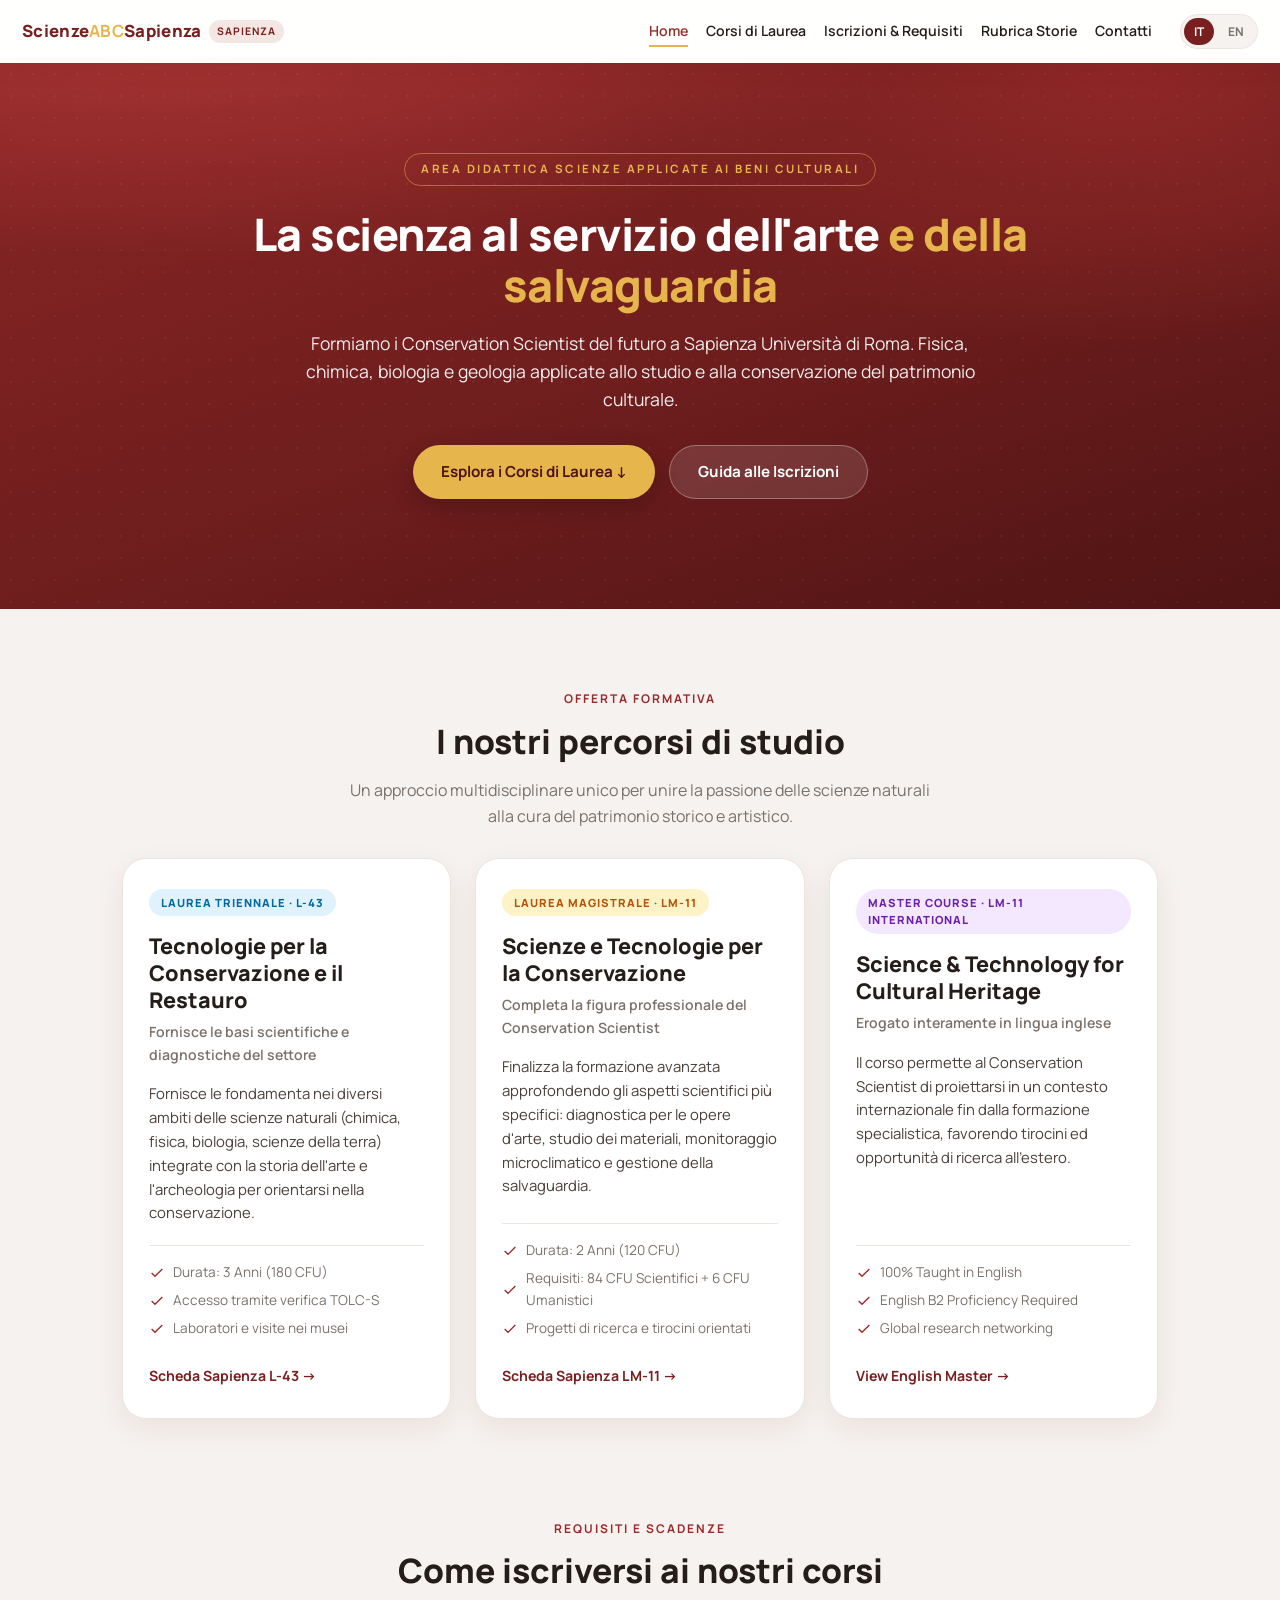
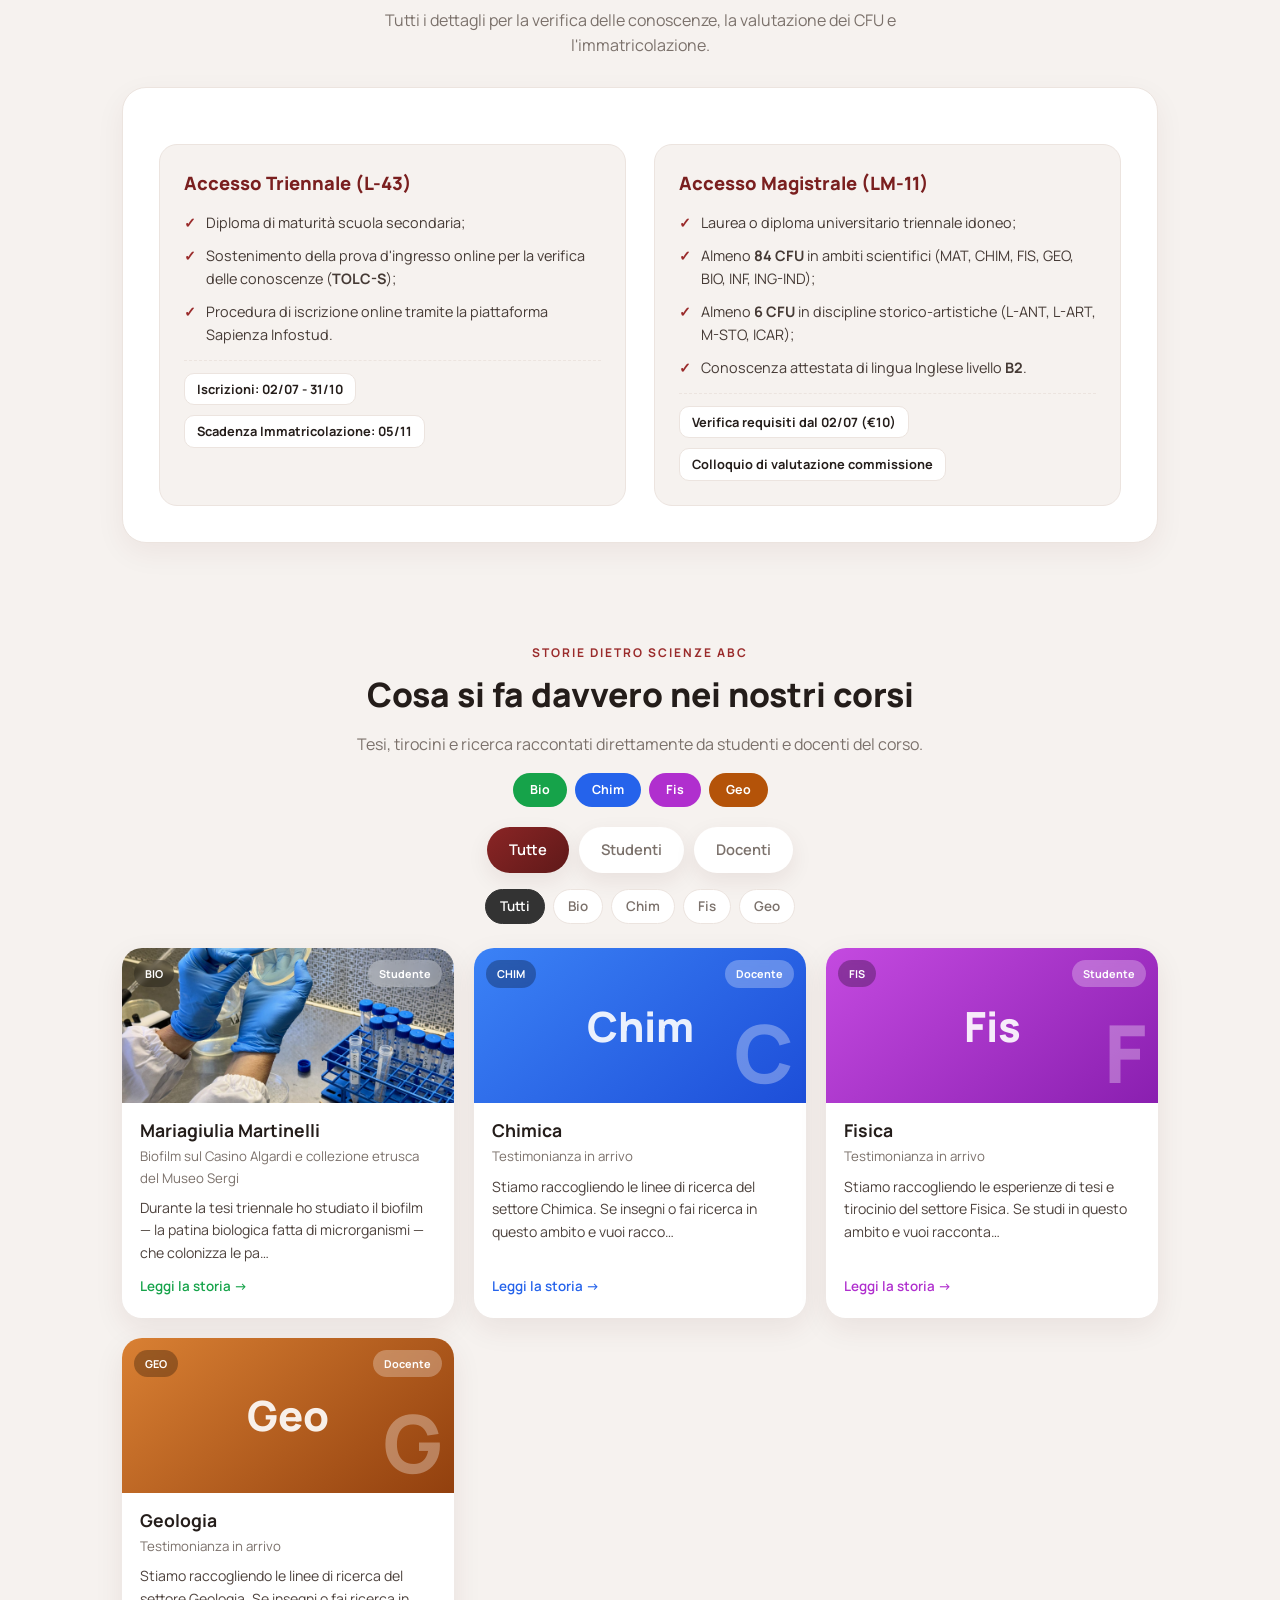
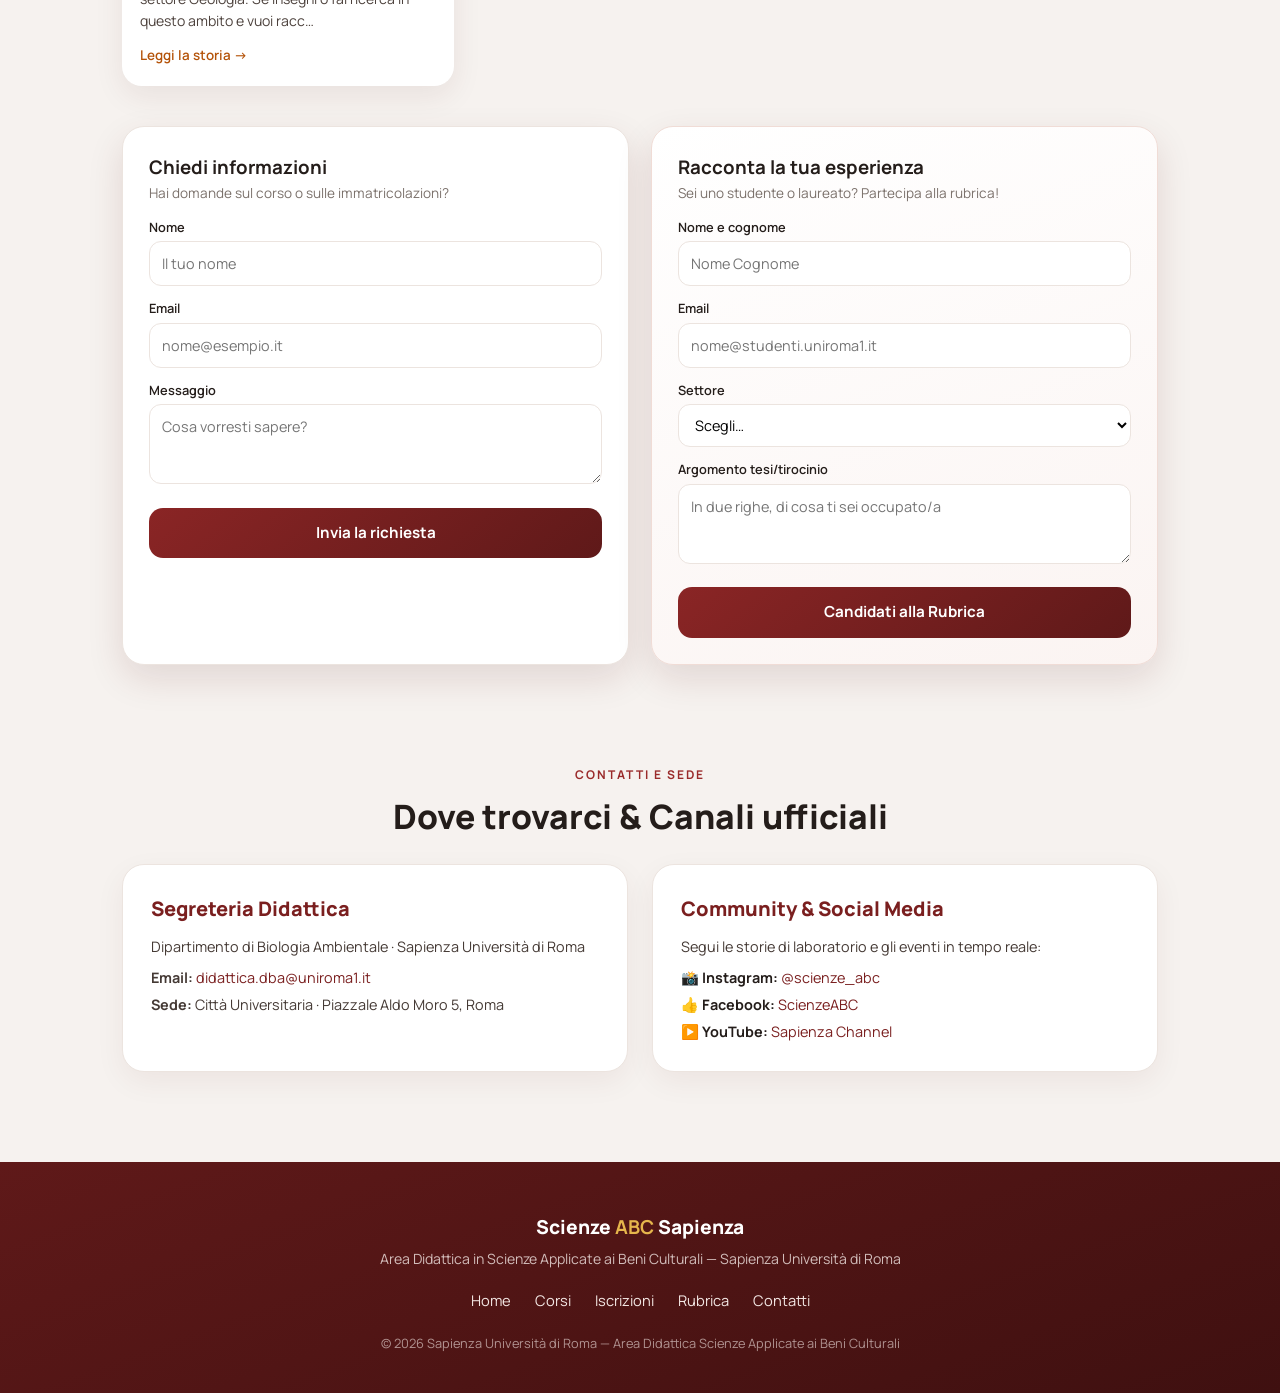
==== commit 16fb2c8d: "Update site with bilingual IT/EN switcher and mobile fixes" ====
--- a/static/scienze-abc/index.html
+++ b/static/scienze-abc/index.html
@@ -30,17 +30,27 @@
   /* ---------- NAV ---------- */
   nav{position:sticky;top:0;z-index:40;display:flex;align-items:center;gap:18px;
     padding:14px 22px;background:rgba(255,255,255,.94);backdrop-filter:blur(10px);box-shadow:0 6px 22px rgba(80,20,20,.08);transition:all .3s}
-  nav .logo{font-family:'Manrope';font-weight:800;font-size:1.05rem;letter-spacing:.3px;color:var(--granata);margin-right:auto}
+  nav .logo{font-family:'Manrope';font-weight:800;font-size:1.05rem;letter-spacing:.3px;color:var(--granata);margin-right:auto;display:flex;align-items:center}
   nav .logo b{color:var(--oro)}
-  nav .logo span.tag-sap{font-size:.65rem;font-weight:700;text-transform:uppercase;letter-spacing:1px;background:#f3e6e3;color:var(--granata);padding:3px 8px;border-radius:999px;margin-left:8px;vertical-align:2px}
-  nav a.navlink{font-family:'Manrope';font-weight:600;font-size:.88rem;color:var(--testo);position:relative;transition:color .3s;display:none}
+  nav .logo span.tag-sap{font-size:.65rem;font-weight:700;text-transform:uppercase;letter-spacing:1px;background:#f3e6e3;color:var(--granata);padding:3px 8px;border-radius:999px;margin-left:8px}
+  
+  .nav-links-container{display:flex;gap:18px;align-items:center}
+  nav a.navlink{font-family:'Manrope';font-weight:600;font-size:.88rem;color:var(--testo);position:relative;transition:color .3s}
   nav a.navlink::after{content:"";position:absolute;left:0;bottom:-4px;height:2px;width:0;background:var(--oro);transition:width .22s}
-  nav a.navlink:hover::after{width:100%}
-  nav a.navlink:hover{color:var(--granata-chiaro)}
-  nav .lang-switch{display:flex;gap:4px;background:var(--sfondo);padding:3px;border-radius:999px;border:1px solid var(--bordo)}
+  nav a.navlink:hover::after, nav a.navlink.active::after{width:100%}
+  nav a.navlink:hover, nav a.navlink.active{color:var(--granata-chiaro)}
+  
+  nav .lang-switch{display:flex;gap:4px;background:var(--sfondo);padding:3px;border-radius:999px;border:1px solid var(--bordo);margin-left:10px}
   nav .lang-btn{font-size:.75rem;font-weight:700;padding:4px 10px;border-radius:999px;color:var(--grigio);transition:.15s;cursor:pointer}
   nav .lang-btn.on{background:var(--granata);color:#fff}
-  @media(min-width:860px){nav a.navlink{display:inline}}
+
+  /* Mobile menu button */
+  .mobile-toggle{display:none;background:none;border:none;font-size:1.5rem;color:var(--granata);cursor:pointer}
+  @media(max-width:880px){
+    .mobile-toggle{display:block}
+    .nav-links-container{display:none;position:absolute;top:100%;left:0;right:0;background:#fff;flex-direction:column;padding:20px;box-shadow:0 12px 30px rgba(0,0,0,.12);border-top:1px solid var(--bordo)}
+    .nav-links-container.open{display:flex}
+  }
 
   /* ---------- HERO ---------- */
   header{position:relative;overflow:hidden;color:#fff;text-align:center;padding:90px 20px 110px;
@@ -233,25 +243,28 @@
   <!-- NAVIGATION BAR -->
   <nav id="nav">
     <div class="logo">Scienze <b>ABC</b> Sapienza <span class="tag-sap">Sapienza</span></div>
-    <a class="navlink" href="#home">Home</a>
-    <a class="navlink" href="#corsi">Corsi di Laurea</a>
-    <a class="navlink" href="#ammissione">Iscrizioni & Requisiti</a>
-    <a class="navlink" href="#rubrica">Rubrica Storie</a>
-    <a class="navlink" href="#contatti">Contatti</a>
+    <button class="mobile-toggle" onclick="toggleMobileMenu()">☰</button>
+    <div class="nav-links-container" id="navLinks">
+      <a class="navlink active" href="#home" data-i18n="nav_home">Home</a>
+      <a class="navlink" href="#corsi" data-i18n="nav_corsi">Corsi di Laurea</a>
+      <a class="navlink" href="#ammissione" data-i18n="nav_ammissione">Iscrizioni & Requisiti</a>
+      <a class="navlink" href="#rubrica" data-i18n="nav_rubrica">Rubrica Storie</a>
+      <a class="navlink" href="#contatti" data-i18n="nav_contatti">Contatti</a>
+    </div>
     <div class="lang-switch">
-      <span class="lang-btn on">IT</span>
-      <span class="lang-btn">EN</span>
+      <span class="lang-btn on" id="btnIT" onclick="setLanguage('it')">IT</span>
+      <span class="lang-btn" id="btnEN" onclick="setLanguage('en')">EN</span>
     </div>
   </nav>
 
   <!-- HERO SECTION (#home) -->
   <header id="home">
-    <div class="hbrand">AREA DIDATTICA SCIENZE APPLICATE AI BENI CULTURALI</div>
-    <h1>La scienza al servizio dell'arte <span class="hl">e della salvaguardia</span></h1>
-    <p>Formiamo i Conservation Scientist del futuro a Sapienza Università di Roma. Fisica, chimica, biologia e geologia applicate allo studio e alla conservazione del patrimonio culturale.</p>
+    <div class="hbrand" data-i18n="hero_badge">AREA DIDATTICA SCIENZE APPLICATE AI BENI CULTURALI</div>
+    <h1 data-i18n="hero_title">La scienza al servizio dell'arte <span class="hl">e della salvaguardia</span></h1>
+    <p data-i18n="hero_desc">Formiamo i Conservation Scientist del futuro a Sapienza Università di Roma. Fisica, chimica, biologia e geologia applicate allo studio e alla conservazione del patrimonio culturale.</p>
     <div class="hero-buttons">
-      <a href="#corsi" class="hero-btn pri">Esplora i Corsi di Laurea ↓</a>
-      <a href="#ammissione" class="hero-btn sec">Guida alle Iscrizioni</a>
+      <a href="#corsi" class="hero-btn pri" data-i18n="hero_btn_pri">Esplora i Corsi di Laurea ↓</a>
+      <a href="#ammissione" class="hero-btn sec" data-i18n="hero_btn_sec">Guida alle Iscrizioni</a>
     </div>
   </header>
 
@@ -260,52 +273,52 @@
     <!-- SEZIONE 1: CORSI DI LAUREA (#corsi) -->
     <section id="corsi">
       <div class="sec-head">
-        <div class="kick">Offerta Formativa</div>
-        <h2>I nostri percorsi di studio</h2>
-        <p>Un approccio multidisciplinare unico per unire la passione delle scienze naturali alla cura del patrimonio storico e artistico.</p>
+        <div class="kick" data-i18n="corsi_kick">Offerta Formativa</div>
+        <h2 data-i18n="corsi_title">I nostri percorsi di studio</h2>
+        <p data-i18n="corsi_desc">Un approccio multidisciplinare unico per unire la passione delle scienze naturali alla cura del patrimonio storico e artistico.</p>
       </div>
 
       <div class="corsi-grid">
         <!-- Card 1: Triennale L-43 -->
         <div class="corso-card l43">
-          <span class="badge-cod">Laurea Triennale · L-43</span>
-          <h3>Tecnologie per la Conservazione e il Restauro</h3>
-          <div class="sub-titolo">Fornisce le basi scientifiche e diagnostiche del settore</div>
-          <p class="desc">Fornisce le fondamenta nei diversi ambiti delle scienze naturali (chimica, fisica, biologia, scienze della terra) integrate con la storia dell'arte e l'archeologia per orientarsi nella conservazione.</p>
+          <span class="badge-cod" data-i18n="l43_badge">Laurea Triennale · L-43</span>
+          <h3 data-i18n="l43_title">Tecnologie per la Conservazione e il Restauro</h3>
+          <div class="sub-titolo" data-i18n="l43_subtitle">Fornisce le basi scientifiche e diagnostiche del settore</div>
+          <p class="desc" data-i18n="l43_desc">Fornisce le fondamenta nei diversi ambiti delle scienze naturali (chimica, fisica, biologia, scienze della terra) integrate con la storia dell'arte e l'archeologia per orientarsi nella conservazione.</p>
           <div class="highlights">
-            <div class="hl-item"><svg viewBox="0 0 24 24" stroke-width="2"><path d="M20 6L9 17l-5-5"/></svg> Durata: 3 Anni (180 CFU)</div>
-            <div class="hl-item"><svg viewBox="0 0 24 24" stroke-width="2"><path d="M20 6L9 17l-5-5"/></svg> Accesso tramite verifica TOLC-S</div>
-            <div class="hl-item"><svg viewBox="0 0 24 24" stroke-width="2"><path d="M20 6L9 17l-5-5"/></svg> Laboratori e visite nei musei</div>
+            <div class="hl-item"><svg viewBox="0 0 24 24" stroke-width="2"><path d="M20 6L9 17l-5-5"/></svg> <span data-i18n="l43_hl1">Durata: 3 Anni (180 CFU)</span></div>
+            <div class="hl-item"><svg viewBox="0 0 24 24" stroke-width="2"><path d="M20 6L9 17l-5-5"/></svg> <span data-i18n="l43_hl2">Accesso tramite verifica TOLC-S</span></div>
+            <div class="hl-item"><svg viewBox="0 0 24 24" stroke-width="2"><path d="M20 6L9 17l-5-5"/></svg> <span data-i18n="l43_hl3">Laboratori e visite nei musei</span></div>
           </div>
-          <a href="https://corsidilaurea.uniroma1.it/it/corso/2024/30051/home" target="_blank" class="btn-corso">Scheda Sapienza L-43 →</a>
+          <a href="https://corsidilaurea.uniroma1.it/it/corso/2024/30051/home" target="_blank" class="btn-corso" data-i18n="l43_btn">Scheda Sapienza L-43 →</a>
         </div>
 
         <!-- Card 2: Magistrale LM-11 (Italiano) -->
         <div class="corso-card lm11">
-          <span class="badge-cod">Laurea Magistrale · LM-11</span>
-          <h3>Scienze e Tecnologie per la Conservazione</h3>
-          <div class="sub-titolo">Completa la figura professionale del Conservation Scientist</div>
-          <p class="desc">Finalizza la formazione avanzata approfondendo gli aspetti scientifici più specifici: diagnostica per le opere d'arte, studio dei materiali, monitoraggio microclimatico e gestione della salvaguardia.</p>
+          <span class="badge-cod" data-i18n="lm11_badge">Laurea Magistrale · LM-11</span>
+          <h3 data-i18n="lm11_title">Scienze e Tecnologie per la Conservazione</h3>
+          <div class="sub-titolo" data-i18n="lm11_subtitle">Completa la figura professionale del Conservation Scientist</div>
+          <p class="desc" data-i18n="lm11_desc">Finalizza la formazione avanzata approfondendo gli aspetti scientifici più specifici: diagnostica per le opere d'arte, studio dei materiali, monitoraggio microclimatico e gestione della salvaguardia.</p>
           <div class="highlights">
-            <div class="hl-item"><svg viewBox="0 0 24 24" stroke-width="2"><path d="M20 6L9 17l-5-5"/></svg> Durata: 2 Anni (120 CFU)</div>
-            <div class="hl-item"><svg viewBox="0 0 24 24" stroke-width="2"><path d="M20 6L9 17l-5-5"/></svg> Requisiti: 84 CFU Scientifici + 6 CFU Umanistici</div>
-            <div class="hl-item"><svg viewBox="0 0 24 24" stroke-width="2"><path d="M20 6L9 17l-5-5"/></svg> Progetti di ricerca e tirocini orientati</div>
+            <div class="hl-item"><svg viewBox="0 0 24 24" stroke-width="2"><path d="M20 6L9 17l-5-5"/></svg> <span data-i18n="lm11_hl1">Durata: 2 Anni (120 CFU)</span></div>
+            <div class="hl-item"><svg viewBox="0 0 24 24" stroke-width="2"><path d="M20 6L9 17l-5-5"/></svg> <span data-i18n="lm11_hl2">Requisiti: 84 CFU Scientifici + 6 CFU Umanistici</span></div>
+            <div class="hl-item"><svg viewBox="0 0 24 24" stroke-width="2"><path d="M20 6L9 17l-5-5"/></svg> <span data-i18n="lm11_hl3">Progetti di ricerca e tirocini orientati</span></div>
           </div>
-          <a href="https://corsidilaurea.uniroma1.it/it/corso/2024/28702/home" target="_blank" class="btn-corso">Scheda Sapienza LM-11 →</a>
+          <a href="https://corsidilaurea.uniroma1.it/it/corso/2024/28702/home" target="_blank" class="btn-corso" data-i18n="lm11_btn">Scheda Sapienza LM-11 →</a>
         </div>
 
         <!-- Card 3: Master Course (English) -->
         <div class="corso-card lm11-en">
           <span class="badge-cod">Master Course · LM-11 International</span>
-          <h3>Science & Technology for Cultural Heritage</h3>
-          <div class="sub-titolo">Erogato interamente in lingua inglese</div>
-          <p class="desc">Il corso permette al Conservation Scientist di proiettarsi in un contesto internazionale fin dalla formazione specialistica, favorendo tirocini ed opportunità di ricerca all'estero.</p>
+          <h3 data-i18n="master_title">Science & Technology for Cultural Heritage</h3>
+          <div class="sub-titolo" data-i18n="master_subtitle">Erogato interamente in lingua inglese</div>
+          <p class="desc" data-i18n="master_desc">Il corso permette al Conservation Scientist di proiettarsi in un contesto internazionale fin dalla formazione specialistica, favorendo tirocini ed opportunità di ricerca all'estero.</p>
           <div class="highlights">
             <div class="hl-item"><svg viewBox="0 0 24 24" stroke-width="2"><path d="M20 6L9 17l-5-5"/></svg> 100% Taught in English</div>
-            <div class="hl-item"><svg viewBox="0 0 24 24" stroke-width="2"><path d="M20 6L9 17l-5-5"/></svg> English B2 Proficiency Required</div>
-            <div class="hl-item"><svg viewBox="0 0 24 24" stroke-width="2"><path d="M20 6L9 17l-5-5"/></svg> Global research networking</div>
+            <div class="hl-item"><svg viewBox="0 0 24 24" stroke-width="2"><path d="M20 6L9 17l-5-5"/></svg> <span data-i18n="master_hl2">English B2 Proficiency Required</span></div>
+            <div class="hl-item"><svg viewBox="0 0 24 24" stroke-width="2"><path d="M20 6L9 17l-5-5"/></svg> <span data-i18n="master_hl3">Global research networking</span></div>
           </div>
-          <a href="https://scienzeabcsapienza.it/en/home-english/" target="_blank" class="btn-corso">View English Master →</a>
+          <a href="https://scienzeabcsapienza.it/en/home-english/" target="_blank" class="btn-corso" data-i18n="master_btn">View English Master →</a>
         </div>
       </div>
     </section>
@@ -313,39 +326,39 @@
     <!-- SEZIONE 2: REQUISITI & AMMISSIONE (#ammissione) -->
     <section id="ammissione">
       <div class="sec-head">
-        <div class="kick">Requisiti e Scadenze</div>
-        <h2>Come iscriversi ai nostri corsi</h2>
-        <p>Tutti i dettagli per la verifica delle conoscenze, la valutazione dei CFU e l'immatricolazione.</p>
+        <div class="kick" data-i18n="req_kick">Requisiti e Scadenze</div>
+        <h2 data-i18n="req_title">Come iscriversi ai nostri corsi</h2>
+        <p data-i18n="req_desc">Tutti i dettagli per la verifica delle conoscenze, la valutazione dei CFU e l'immatricolazione.</p>
       </div>
 
       <div class="req-box">
         <div class="req-grid">
           <!-- Colonna Triennale -->
           <div class="req-col">
-            <h4>Accesso Triennale (L-43)</h4>
+            <h4 data-i18n="l43_req_h4">Accesso Triennale (L-43)</h4>
             <ul>
-              <li>Diploma di maturità scuola secondaria;</li>
-              <li>Sostenimento della prova d'ingresso online per la verifica delle conoscenze (<b>TOLC-S</b>);</li>
-              <li>Procedura di iscrizione online tramite la piattaforma Sapienza Infostud.</li>
+              <li data-i18n="l43_req_1">Diploma di maturità scuola secondaria;</li>
+              <li data-i18n="l43_req_2">Sostenimento della prova d'ingresso online per la verifica delle conoscenze (<b>TOLC-S</b>);</li>
+              <li data-i18n="l43_req_3">Procedura di iscrizione online tramite la piattaforma Sapienza Infostud.</li>
             </ul>
             <div class="timeline-dates">
-              <span class="date-chip">Iscrizioni: 02/07 - 31/10</span>
-              <span class="date-chip">Scadenza Immatricolazione: 05/11</span>
+              <span class="date-chip" data-i18n="l43_date1">Iscrizioni: 02/07 - 31/10</span>
+              <span class="date-chip" data-i18n="l43_date2">Scadenza Immatricolazione: 05/11</span>
             </div>
           </div>
 
           <!-- Colonna Magistrale -->
           <div class="req-col">
-            <h4>Accesso Magistrale (LM-11)</h4>
+            <h4 data-i18n="lm11_req_h4">Accesso Magistrale (LM-11)</h4>
             <ul>
-              <li>Laurea o diploma universitario triennale idoneo;</li>
-              <li>Almeno <b>84 CFU</b> in ambiti scientifici (MAT, CHIM, FIS, GEO, BIO, INF, ING-IND);</li>
-              <li>Almeno <b>6 CFU</b> in discipline storico-artistiche (L-ANT, L-ART, M-STO, ICAR);</li>
-              <li>Conoscenza attestata di lingua Inglese livello <b>B2</b>.</li>
+              <li data-i18n="lm11_req_1">Laurea o diploma universitario triennale idoneo;</li>
+              <li data-i18n="lm11_req_2">Almeno <b>84 CFU</b> in ambiti scientifici (MAT, CHIM, FIS, GEO, BIO, INF, ING-IND);</li>
+              <li data-i18n="lm11_req_3">Almeno <b>6 CFU</b> in discipline storico-artistiche (L-ANT, L-ART, M-STO, ICAR);</li>
+              <li data-i18n="lm11_req_4">Conoscenza attestata di lingua Inglese livello <b>B2</b>.</li>
             </ul>
             <div class="timeline-dates">
-              <span class="date-chip">Verifica requisiti dal 02/07 (€10)</span>
-              <span class="date-chip">Colloquio di valutazione commissione</span>
+              <span class="date-chip" data-i18n="lm11_date1">Verifica requisiti dal 02/07 (€10)</span>
+              <span class="date-chip" data-i18n="lm11_date2">Colloquio di valutazione commissione</span>
             </div>
           </div>
         </div>
@@ -355,9 +368,9 @@
     <!-- SEZIONE 3: RUBRICA STORIE INTERATTIVA (#rubrica) -->
     <section id="rubrica">
       <div class="sec-head reveal">
-        <div class="kick">Storie dietro Scienze ABC</div>
-        <h2>Cosa si fa davvero nei nostri corsi</h2>
-        <p>Tesi, tirocini e ricerca raccontati direttamente da studenti e docenti del corso.</p>
+        <div class="kick" data-i18n="rubrica_kick">Storie dietro Scienze ABC</div>
+        <h2 data-i18n="rubrica_title">Cosa si fa davvero nei nostri corsi</h2>
+        <p data-i18n="rubrica_desc">Tesi, tirocini e ricerca raccontati direttamente da studenti e docenti del corso.</p>
       </div>
 
       <div class="settbar reveal">
@@ -368,32 +381,32 @@
       </div>
 
       <div class="tabs reveal">
-        <button class="tab on" id="tabTutti" onclick="setTipo('tutti')">Tutte</button>
-        <button class="tab" id="tabStud" onclick="setTipo('studente')">Studenti</button>
-        <button class="tab doc" id="tabDoc" onclick="setTipo('docente')">Docenti</button>
+        <button class="tab on" id="tabTutti" onclick="setTipo('tutti')" data-i18n="tab_tutti">Tutte</button>
+        <button class="tab" id="tabStud" onclick="setTipo('studente')" data-i18n="tab_stud">Studenti</button>
+        <button class="tab doc" id="tabDoc" onclick="setTipo('docente')" data-i18n="tab_doc">Docenti</button>
       </div>
       <div class="filtri reveal" id="filtri"></div>
       <div class="griglia" id="griglia"></div>
 
       <div class="forms reveal" style="margin-top:40px;">
         <div class="formcard">
-          <h3>Chiedi informazioni</h3>
-          <p style="font-size:.85rem;color:var(--grigio);margin-bottom:12px">Hai domande sul corso o sulle immatricolazioni?</p>
-          <div class="campo"><label>Nome</label><input id="i-nome" type="text" placeholder="Il tuo nome"></div>
-          <div class="campo"><label>Email</label><input id="i-mail" type="email" placeholder="nome@esempio.it"></div>
-          <div class="campo"><label>Messaggio</label><textarea id="i-msg" placeholder="Cosa vorresti sapere?"></textarea></div>
-          <button class="btn" onclick="inviaInfo()">Invia la richiesta</button>
+          <h3 data-i18n="form_info_title">Chiedi informazioni</h3>
+          <p style="font-size:.85rem;color:var(--grigio);margin-bottom:12px" data-i18n="form_info_sub">Hai domande sul corso o sulle immatricolazioni?</p>
+          <div class="campo"><label data-i18n="form_name">Nome</label><input id="i-nome" type="text" placeholder="Il tuo nome"></div>
+          <div class="campo"><label data-i18n="form_email">Email</label><input id="i-mail" type="email" placeholder="nome@esempio.it"></div>
+          <div class="campo"><label data-i18n="form_msg">Messaggio</label><textarea id="i-msg" placeholder="Cosa vorresti sapere?"></textarea></div>
+          <button class="btn" onclick="inviaInfo()" data-i18n="btn_invia">Invia la richiesta</button>
         </div>
         <div class="formcard cand">
-          <h3>Racconta la tua esperienza</h3>
-          <p style="font-size:.85rem;color:var(--grigio);margin-bottom:12px">Sei uno studente o laureato? Partecipa alla rubrica!</p>
-          <div class="campo"><label>Nome e cognome</label><input id="c-nome" type="text" placeholder="Nome Cognome"></div>
-          <div class="campo"><label>Email</label><input id="c-mail" type="email" placeholder="nome@studenti.uniroma1.it"></div>
-          <div class="campo"><label>Settore</label>
+          <h3 data-i18n="form_cand_title">Racconta la tua esperienza</h3>
+          <p style="font-size:.85rem;color:var(--grigio);margin-bottom:12px" data-i18n="form_cand_sub">Sei uno studente o laureato? Partecipa alla rubrica!</p>
+          <div class="campo"><label data-i18n="form_fullname">Nome e cognome</label><input id="c-nome" type="text" placeholder="Nome Cognome"></div>
+          <div class="campo"><label data-i18n="form_email">Email</label><input id="c-mail" type="email" placeholder="nome@studenti.uniroma1.it"></div>
+          <div class="campo"><label data-i18n="form_sector">Settore</label>
             <select id="c-sett"><option value="">Scegli…</option><option>Bio</option><option>Chim</option><option>Fis</option><option>Geo</option></select>
           </div>
-          <div class="campo"><label>Argomento tesi/tirocinio</label><textarea id="c-msg" placeholder="In due righe, di cosa ti sei occupato/a"></textarea></div>
-          <button class="btn" onclick="inviaCand()">Candidati alla Rubrica</button>
+          <div class="campo"><label data-i18n="form_topic">Argomento tesi/tirocinio</label><textarea id="c-msg" placeholder="In due righe, di cosa ti sei occupato/a"></textarea></div>
+          <button class="btn" onclick="inviaCand()" data-i18n="btn_cand">Candidati alla Rubrica</button>
         </div>
       </div>
     </section>
@@ -401,21 +414,21 @@
     <!-- SEZIONE 4: CONTATTI & RISORSE (#contatti) -->
     <section id="contatti">
       <div class="sec-head">
-        <div class="kick">Contatti e Sede</div>
-        <h2>Dove trovarci & Canali ufficiali</h2>
+        <div class="kick" data-i18n="contact_kick">Contatti e Sede</div>
+        <h2 data-i18n="contact_title">Dove trovarci & Canali ufficiali</h2>
       </div>
 
       <div class="contact-grid">
         <div class="contact-card">
-          <h3>Segreteria Didattica</h3>
-          <p style="font-size:.9rem;color:#453a35;">Dipartimento di Biologia Ambientale · Sapienza Università di Roma</p>
+          <h3 data-i18n="contact_h3_1">Segreteria Didattica</h3>
+          <p style="font-size:.9rem;color:#453a35;" data-i18n="contact_dept">Dipartimento di Biologia Ambientale · Sapienza Università di Roma</p>
           <p style="font-size:.9rem;color:#453a35;margin-top:8px;"><b>Email:</b> <a href="mailto:didattica.dba@uniroma1.it" style="color:var(--granata)">didattica.dba@uniroma1.it</a></p>
-          <p style="font-size:.9rem;color:#453a35;margin-top:4px;"><b>Sede:</b> Città Universitaria · Piazzale Aldo Moro 5, Roma</p>
+          <p style="font-size:.9rem;color:#453a35;margin-top:4px;" data-i18n="contact_addr"><b>Sede:</b> Città Universitaria · Piazzale Aldo Moro 5, Roma</p>
         </div>
 
         <div class="contact-card">
-          <h3>Community & Social Media</h3>
-          <p style="font-size:.9rem;color:#453a35;">Segui le storie di laboratorio e gli eventi in tempo reale:</p>
+          <h3 data-i18n="contact_h3_2">Community & Social Media</h3>
+          <p style="font-size:.9rem;color:#453a35;" data-i18n="contact_social_desc">Segui le storie di laboratorio e gli eventi in tempo reale:</p>
           <p style="font-size:.9rem;margin-top:8px;">📸 <b>Instagram:</b> <a href="https://www.instagram.com/scienze_abc/" target="_blank" style="color:var(--granata)">@scienze_abc</a></p>
           <p style="font-size:.9rem;margin-top:4px;">👍 <b>Facebook:</b> <a href="https://www.facebook.com/ScienzeABC" target="_blank" style="color:var(--granata)">ScienzeABC</a></p>
           <p style="font-size:.9rem;margin-top:4px;">▶️ <b>YouTube:</b> <a href="https://www.youtube.com/watch?v=1tAE2GII7Mw" target="_blank" style="color:var(--granata)">Sapienza Channel</a></p>
@@ -438,13 +451,13 @@
   <!-- FOOTER -->
   <footer>
     <div class="fbrand">Scienze <b>ABC</b> Sapienza</div>
-    <p style="font-size:.88rem;opacity:.8;">Area Didattica in Scienze Applicate ai Beni Culturali — Sapienza Università di Roma</p>
+    <p style="font-size:.88rem;opacity:.8;" data-i18n="footer_sub">Area Didattica in Scienze Applicate ai Beni Culturali — Sapienza Università di Roma</p>
     <div class="fcont">
-      <a href="#home">Home</a>
-      <a href="#corsi">Corsi</a>
-      <a href="#ammissione">Iscrizioni</a>
-      <a href="#rubrica">Rubrica</a>
-      <a href="#contatti">Contatti</a>
+      <a href="#home" data-i18n="nav_home">Home</a>
+      <a href="#corsi" data-i18n="nav_corsi">Corsi</a>
+      <a href="#ammissione" data-i18n="nav_ammissione">Iscrizioni</a>
+      <a href="#rubrica" data-i18n="nav_rubrica">Rubrica</a>
+      <a href="#contatti" data-i18n="nav_contatti">Contatti</a>
     </div>
     <small>© 2026 Sapienza Università di Roma — Area Didattica Scienze Applicate ai Beni Culturali</small>
   </footer>
@@ -453,6 +466,73 @@
 document.documentElement.classList.add('js');
 const MAIL = "didattica.dba@uniroma1.it";
 
+/* ---- TRADUZIONI IT / EN ---- */
+const TRANSLATIONS = {
+  it: {
+    nav_home: "Home", nav_corsi: "Corsi di Laurea", nav_ammissione: "Iscrizioni & Requisiti", nav_rubrica: "Rubrica Storie", nav_contatti: "Contatti",
+    hero_badge: "AREA DIDATTICA SCIENZE APPLICATE AI BENI CULTURALI", hero_title: "La scienza al servizio dell'arte <span class=\"hl\">e della salvaguardia</span>",
+    hero_desc: "Formiamo i Conservation Scientist del futuro a Sapienza Università di Roma. Fisica, chimica, biologia e geologia applicate allo studio e alla conservazione del patrimonio culturale.",
+    hero_btn_pri: "Esplora i Corsi di Laurea ↓", hero_btn_sec: "Guida alle Iscrizioni",
+    corsi_kick: "Offerta Formativa", corsi_title: "I nostri percorsi di studio", corsi_desc: "Un approccio multidisciplinare unico per unire la passione delle scienze naturali alla cura del patrimonio storico e artistico.",
+    l43_badge: "Laurea Triennale · L-43", l43_title: "Tecnologie per la Conservazione e il Restauro", l43_subtitle: "Fornisce le basi scientifiche e diagnostiche del settore", l43_desc: "Fornisce le fondamenta nei diversi ambiti delle scienze naturali (chimica, fisica, biologia, scienze della terra) integrate con la storia dell'arte e l'archeologia per orientarsi nella conservazione.",
+    l43_hl1: "Durata: 3 Anni (180 CFU)", l43_hl2: "Accesso tramite verifica TOLC-S", l43_hl3: "Laboratori e visite nei musei", l43_btn: "Scheda Sapienza L-43 →",
+    lm11_badge: "Laurea Magistrale · LM-11", lm11_title: "Scienze e Tecnologie per la Conservazione", lm11_subtitle: "Completa la figura professionale del Conservation Scientist", lm11_desc: "Finalizza la formazione avanzata approfondendo gli aspetti scientifici più specifici: diagnostica per le opere d'arte, studio dei materiali, monitoraggio microclimatico e gestione della salvaguardia.",
+    lm11_hl1: "Durata: 2 Anni (120 CFU)", lm11_hl2: "Requisiti: 84 CFU Scientifici + 6 CFU Umanistici", lm11_hl3: "Progetti di ricerca e tirocini orientati", lm11_btn: "Scheda Sapienza LM-11 →",
+    master_title: "Science & Technology for Cultural Heritage", master_subtitle: "Erogato interamente in lingua inglese", master_desc: "Il corso permette al Conservation Scientist di proiettarsi in un contesto internazionale fin dalla formazione specialistica, favorendo tirocini ed opportunità di ricerca all'estero.",
+    master_hl2: "Conoscenza Inglese Livello B2", master_hl3: "Rete di ricerca internazionale", master_btn: "View English Master →",
+    req_kick: "Requisiti e Scadenze", req_title: "Come iscriversi ai nostri corsi", req_desc: "Tutti i dettagli per la verifica delle conoscenze, la valutazione dei CFU e l'immatricolazione.",
+    l43_req_h4: "Accesso Triennale (L-43)", l43_req_1: "Diploma di maturità scuola secondaria;", l43_req_2: "Sostenimento della prova d'ingresso online per la verifica delle conoscenze (TOLC-S);", l43_req_3: "Procedura di iscrizione online tramite la piattaforma Sapienza Infostud.",
+    l43_date1: "Iscrizioni: 02/07 - 31/10", l43_date2: "Scadenza Immatricolazione: 05/11",
+    lm11_req_h4: "Accesso Magistrale (LM-11)", lm11_req_1: "Laurea o diploma universitario triennale idoneo;", lm11_req_2: "Almeno 84 CFU in ambiti scientifici (MAT, CHIM, FIS, GEO, BIO, INF, ING-IND);", lm11_req_3: "Almeno 6 CFU in discipline storico-artistiche (L-ANT, L-ART, M-STO, ICAR);", lm11_req_4: "Conoscenza attestata di lingua Inglese livello B2.",
+    lm11_date1: "Verifica requisiti dal 02/07 (€10)", lm11_date2: "Colloquio di valutazione commissione",
+    rubrica_kick: "Storie dietro Scienze ABC", rubrica_title: "Cosa si fa davvero nei nostri corsi", rubrica_desc: "Tesi, tirocini e ricerca raccontati direttamente da studenti e docenti del corso.",
+    tab_tutti: "Tutte", tab_stud: "Studenti", tab_doc: "Docenti",
+    form_info_title: "Chiedi informazioni", form_info_sub: "Hai domande sul corso o sulle immatricolazioni?", form_name: "Nome", form_email: "Email", form_msg: "Messaggio", btn_invia: "Invia la richiesta",
+    form_cand_title: "Racconta la tua esperienza", form_cand_sub: "Sei uno studente o laureato? Partecipa alla rubrica!", form_fullname: "Nome e cognome", form_sector: "Settore", form_topic: "Argomento tesi/tirocinio", btn_cand: "Candidati alla Rubrica",
+    contact_kick: "Contatti e Sede", contact_title: "Dove trovarci & Canali ufficiali", contact_h3_1: "Segreteria Didattica", contact_dept: "Dipartimento di Biologia Ambientale · Sapienza Università di Roma", contact_addr: "Sede: Città Universitaria · Piazzale Aldo Moro 5, Roma",
+    contact_h3_2: "Community & Social Media", contact_social_desc: "Segui le storie di laboratorio e gli eventi in tempo reale:", footer_sub: "Area Didattica in Scienze Applicate ai Beni Culturali — Sapienza Università di Roma"
+  },
+  en: {
+    nav_home: "Home", nav_corsi: "Degree Programs", nav_ammissione: "Admissions & Requirements", nav_rubrica: "Stories & Experiences", nav_contatti: "Contacts",
+    hero_badge: "FACULTY OF APPLIED SCIENCES FOR CULTURAL HERITAGE", hero_title: "Science at the service of art <span class=\"hl\">and preservation</span>",
+    hero_desc: "Training future Conservation Scientists at Sapienza University of Rome. Physics, chemistry, biology, and geology applied to the analysis and protection of cultural heritage.",
+    hero_btn_pri: "Explore Degree Programs ↓", hero_btn_sec: "Admissions Guide",
+    corsi_kick: "Educational Offer", corsi_title: "Our Academic Pathways", corsi_desc: "A unique multidisciplinary approach combining passion for natural sciences with the preservation of historical and artistic heritage.",
+    l43_badge: "Bachelor's Degree · L-43", l43_title: "Technologies for Conservation and Restoration", l43_subtitle: "Provides fundamental scientific and diagnostic skills", l43_desc: "Covers core foundations in natural sciences (chemistry, physics, biology, earth sciences) integrated with art history and archaeology for conservation careers.",
+    l43_hl1: "Duration: 3 Years (180 ECTS)", l43_hl2: "Admission via TOLC-S entrance test", l43_hl3: "Laboratories and museum field visits", l43_btn: "Sapienza L-43 Course Page →",
+    lm11_badge: "Master's Degree · LM-11", lm11_title: "Science and Technology for Conservation", lm11_subtitle: "Completes professional training as a Conservation Scientist", lm11_desc: "Advanced specialization in scientific analysis: diagnostic techniques for artwork, material science, microclimate monitoring, and heritage management.",
+    lm11_hl1: "Duration: 2 Years (120 ECTS)", lm11_hl2: "Entry requirements: 84 STEM ECTS + 6 Humanities ECTS", lm11_hl3: "Research projects and targeted internships", lm11_btn: "Sapienza LM-11 Course Page →",
+    master_title: "Science & Technology for Cultural Heritage", master_subtitle: "Taught 100% in English", master_desc: "Enables Conservation Scientists to thrive in international environments from early training, fostering global research networks and international mobility.",
+    master_hl2: "B2 English Level Required", master_hl3: "Global research network", master_btn: "View English Master →",
+    req_kick: "Requirements & Deadlines", req_title: "How to Apply to Our Courses", req_desc: "All details regarding knowledge verification, credit evaluation, and enrollment deadlines.",
+    l43_req_h4: "Bachelor's Admission (L-43)", l43_req_1: "High School Diploma (or equivalent);", l43_req_2: "Online entrance knowledge test (<b>TOLC-S</b>);", l43_req_3: "Online application via Sapienza Infostud portal.",
+    l43_date1: "Applications: 02/07 - 31/10", l43_date2: "Enrollment Deadline: 05/11",
+    lm11_req_h4: "Master's Admission (LM-11)", lm11_req_1: "Eligible 3-year Bachelor's degree;", lm11_req_2: "At least <b>84 ECTS</b> in STEM subjects (MAT, CHIM, FIS, GEO, BIO, INF, ENG);", lm11_req_3: "At least <b>6 ECTS</b> in Humanities & Art History (L-ANT, L-ART, M-STO);", lm11_req_4: "Certified English Proficiency level <b>B2</b>.",
+    lm11_date1: "Requirements verification from 02/07 (€10)", lm11_date2: "Admission board evaluation interview",
+    rubrica_kick: "Stories behind Scienze ABC", rubrica_title: "What we really do in our courses", rubrica_desc: "Theses, internships, and research told directly by students and faculty.",
+    tab_tutti: "All", tab_stud: "Students", tab_doc: "Faculty",
+    form_info_title: "Ask for Information", form_info_sub: "Do you have questions about degrees or enrollment?", form_name: "Name", form_email: "Email", form_msg: "Message", btn_invia: "Send Inquiry",
+    form_cand_title: "Share Your Experience", form_cand_sub: "Are you a student or alumni? Join our story series!", form_fullname: "Full Name", form_sector: "Field", form_topic: "Thesis / Internship Topic", btn_cand: "Submit Your Story",
+    contact_kick: "Contacts & Location", contact_title: "Where to find us & Official Channels", contact_h3_1: "Academic Office", contact_dept: "Department of Environmental Biology · Sapienza University of Rome", contact_addr: "Location: Main Campus · Piazzale Aldo Moro 5, Rome",
+    contact_h3_2: "Community & Social Media", contact_social_desc: "Follow laboratory stories and events in real time:", footer_sub: "Department of Applied Sciences for Cultural Heritage — Sapienza University of Rome"
+  }
+};
+
+function setLanguage(lang) {
+  document.getElementById('btnIT').classList.toggle('on', lang==='it');
+  document.getElementById('btnEN').classList.toggle('on', lang==='en');
+  const dict = TRANSLATIONS[lang] || TRANSLATIONS.it;
+  document.querySelectorAll('[data-i18n]').forEach(el => {
+    const key = el.getAttribute('data-i18n');
+    if (dict[key]) el.innerHTML = dict[key];
+  });
+}
+
+function toggleMobileMenu(){
+  document.getElementById('navLinks').classList.toggle('open');
+}
+
+/* ---- parser contenuti ---- */
 function parseContenuti(){
   const raw = document.getElementById('contenuti').textContent;
   const blocchi = raw.split(/^\s*=+\s*$/m);
@@ -577,6 +657,21 @@
 
 const nav=document.getElementById('nav');
 window.addEventListener('scroll',()=>{ nav.classList.toggle('scrolled', window.scrollY>40); });
+
+/* Active link highlight on scroll */
+const sections = document.querySelectorAll('section, header#home');
+const navLinks = document.querySelectorAll('nav a.navlink');
+window.addEventListener('scroll', () => {
+  let current = 'home';
+  sections.forEach(sec => {
+    const top = sec.offsetTop - 120;
+    if (window.scrollY >= top) current = sec.getAttribute('id');
+  });
+  navLinks.forEach(link => {
+    link.classList.toggle('active', link.getAttribute('href') === '#' + current);
+  });
+});
+
 const io=new IntersectionObserver((es)=>{es.forEach(x=>{ if(x.isIntersecting){ x.target.classList.add('in'); io.unobserve(x.target);} });},{threshold:.15});
 document.querySelectorAll('.reveal').forEach(el=>io.observe(el));
 
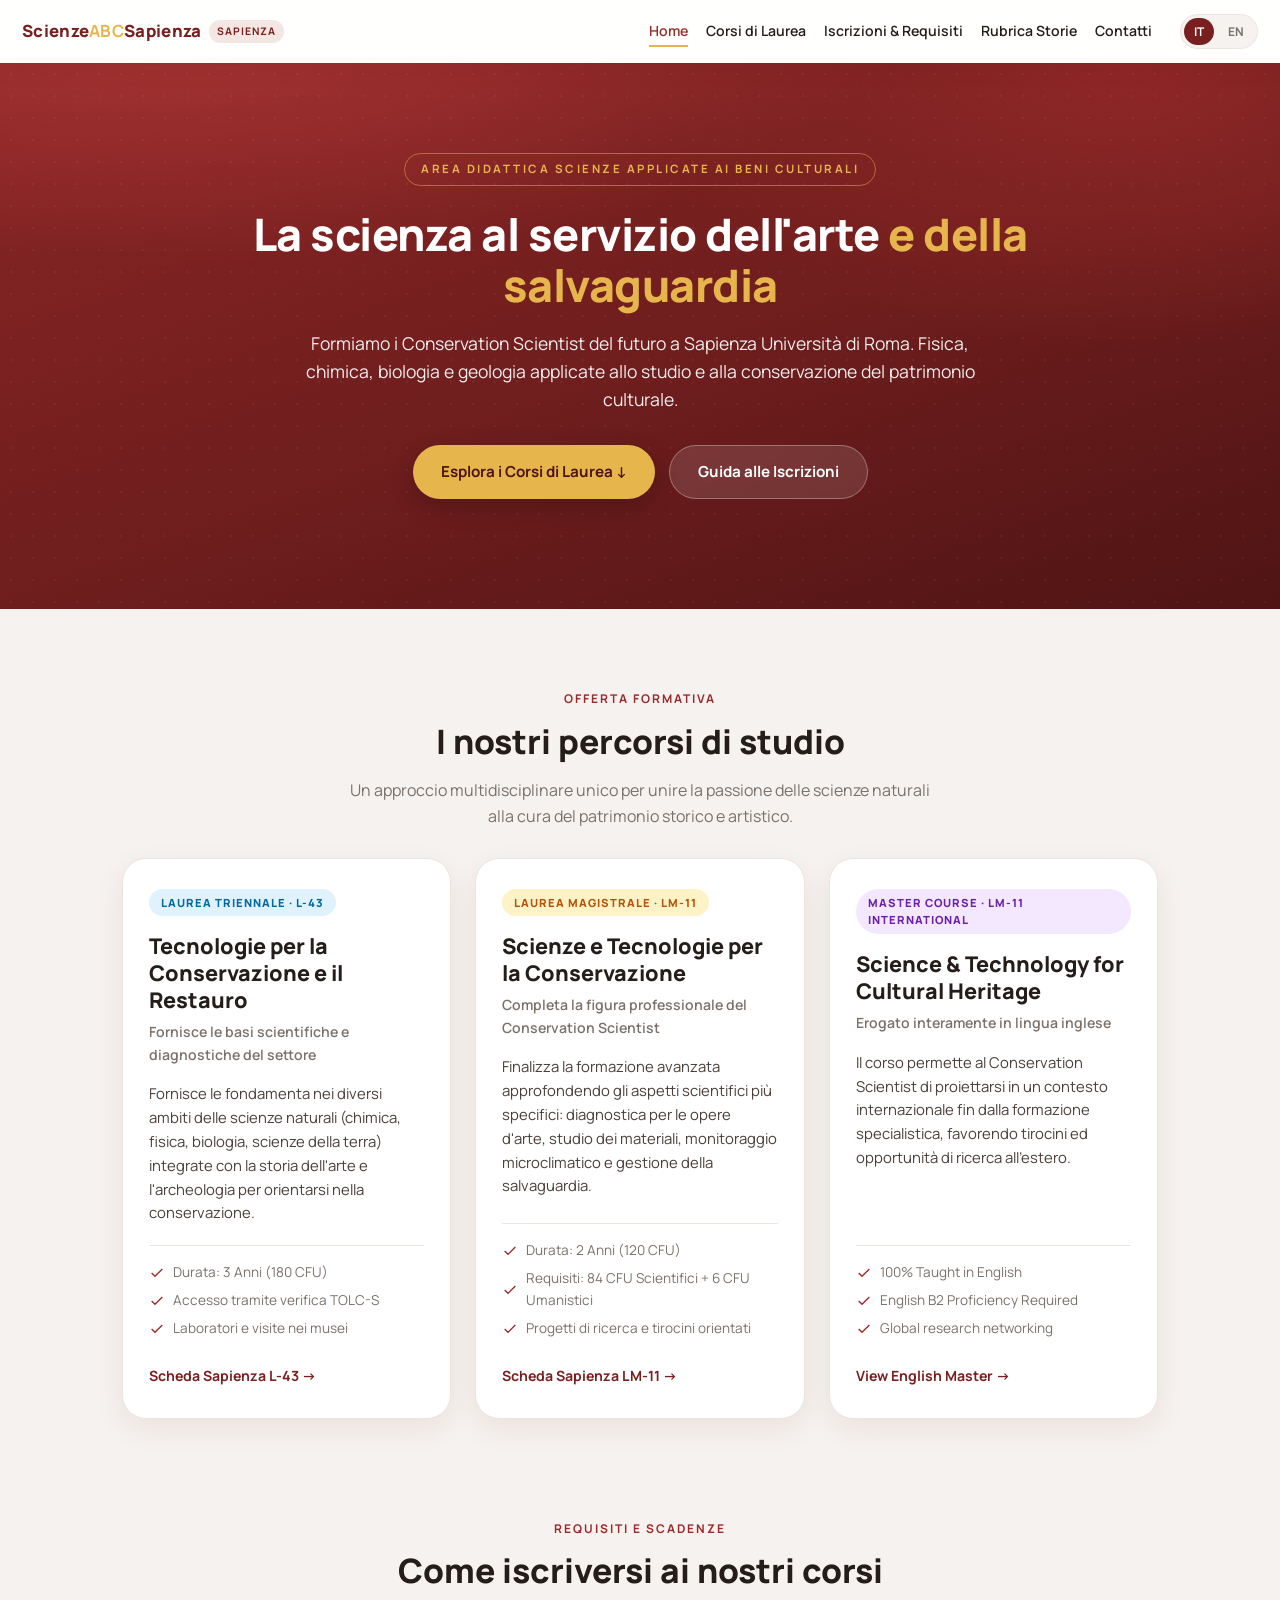
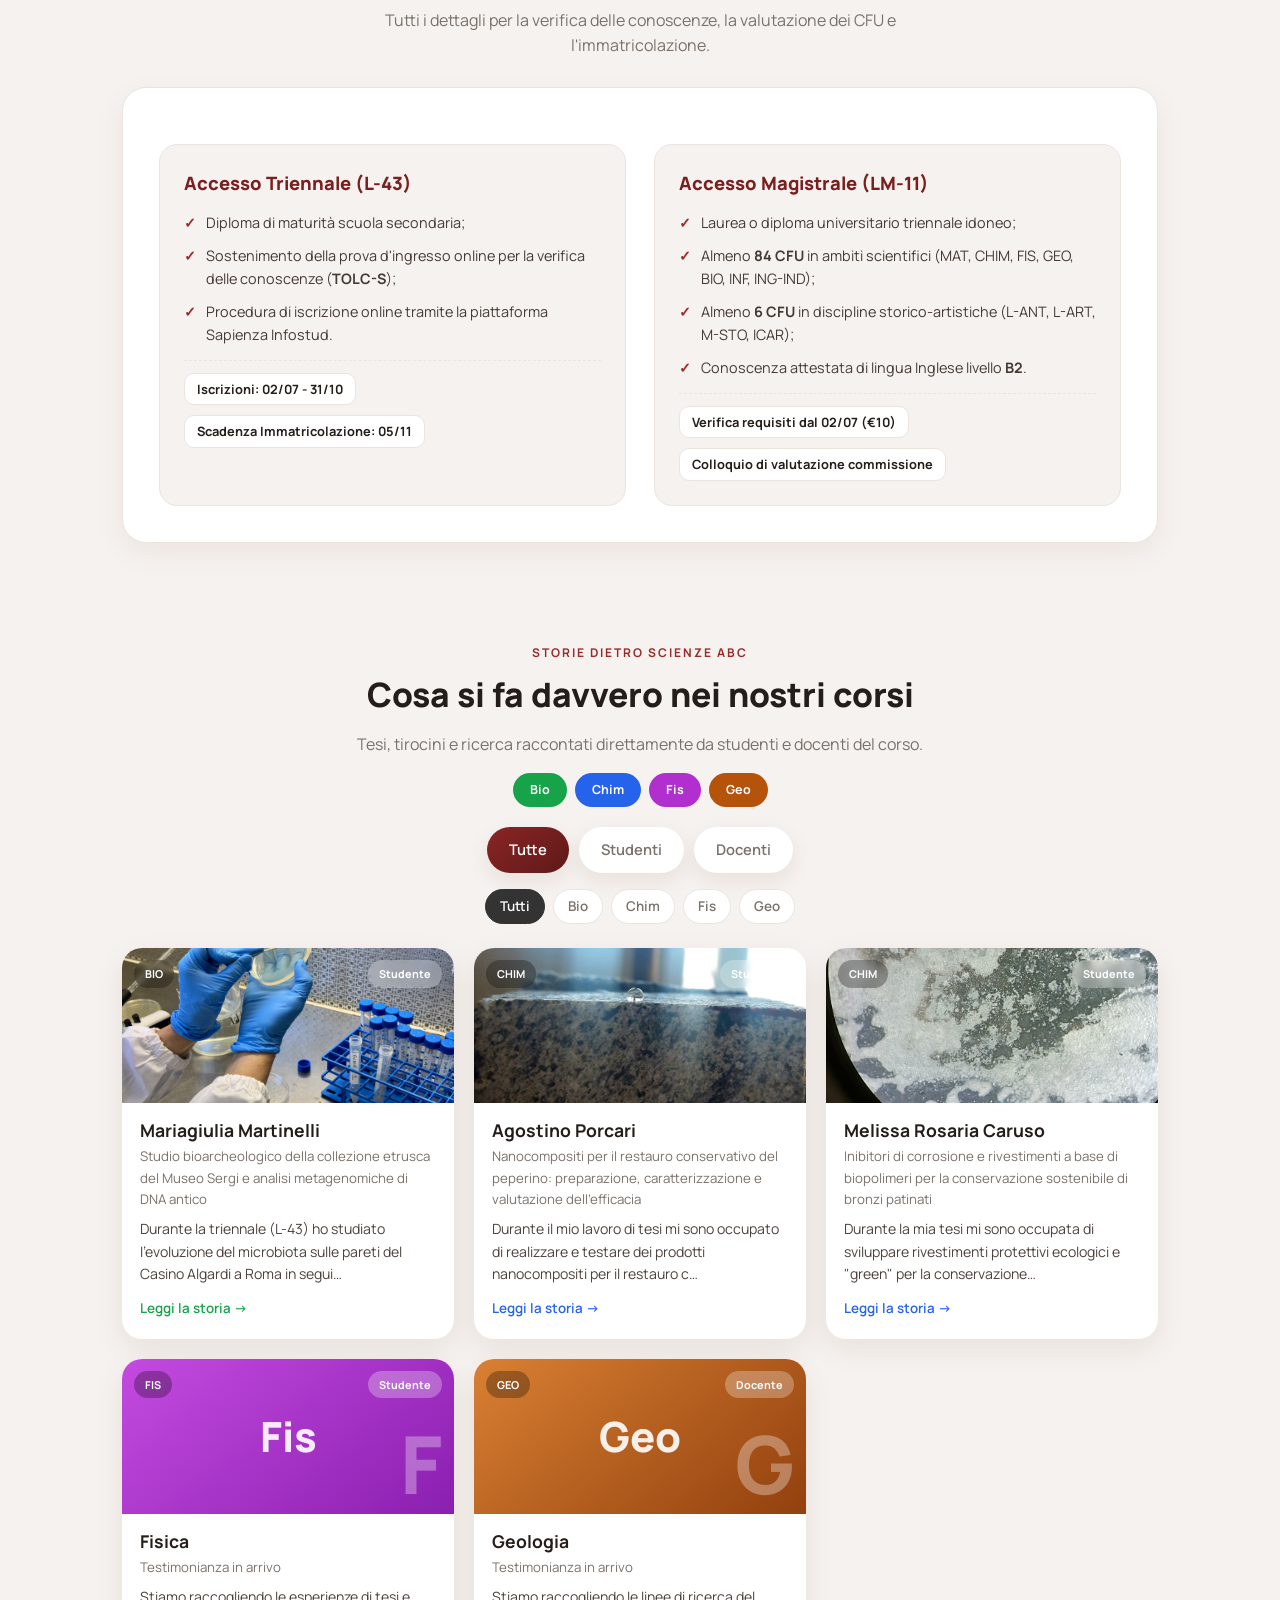
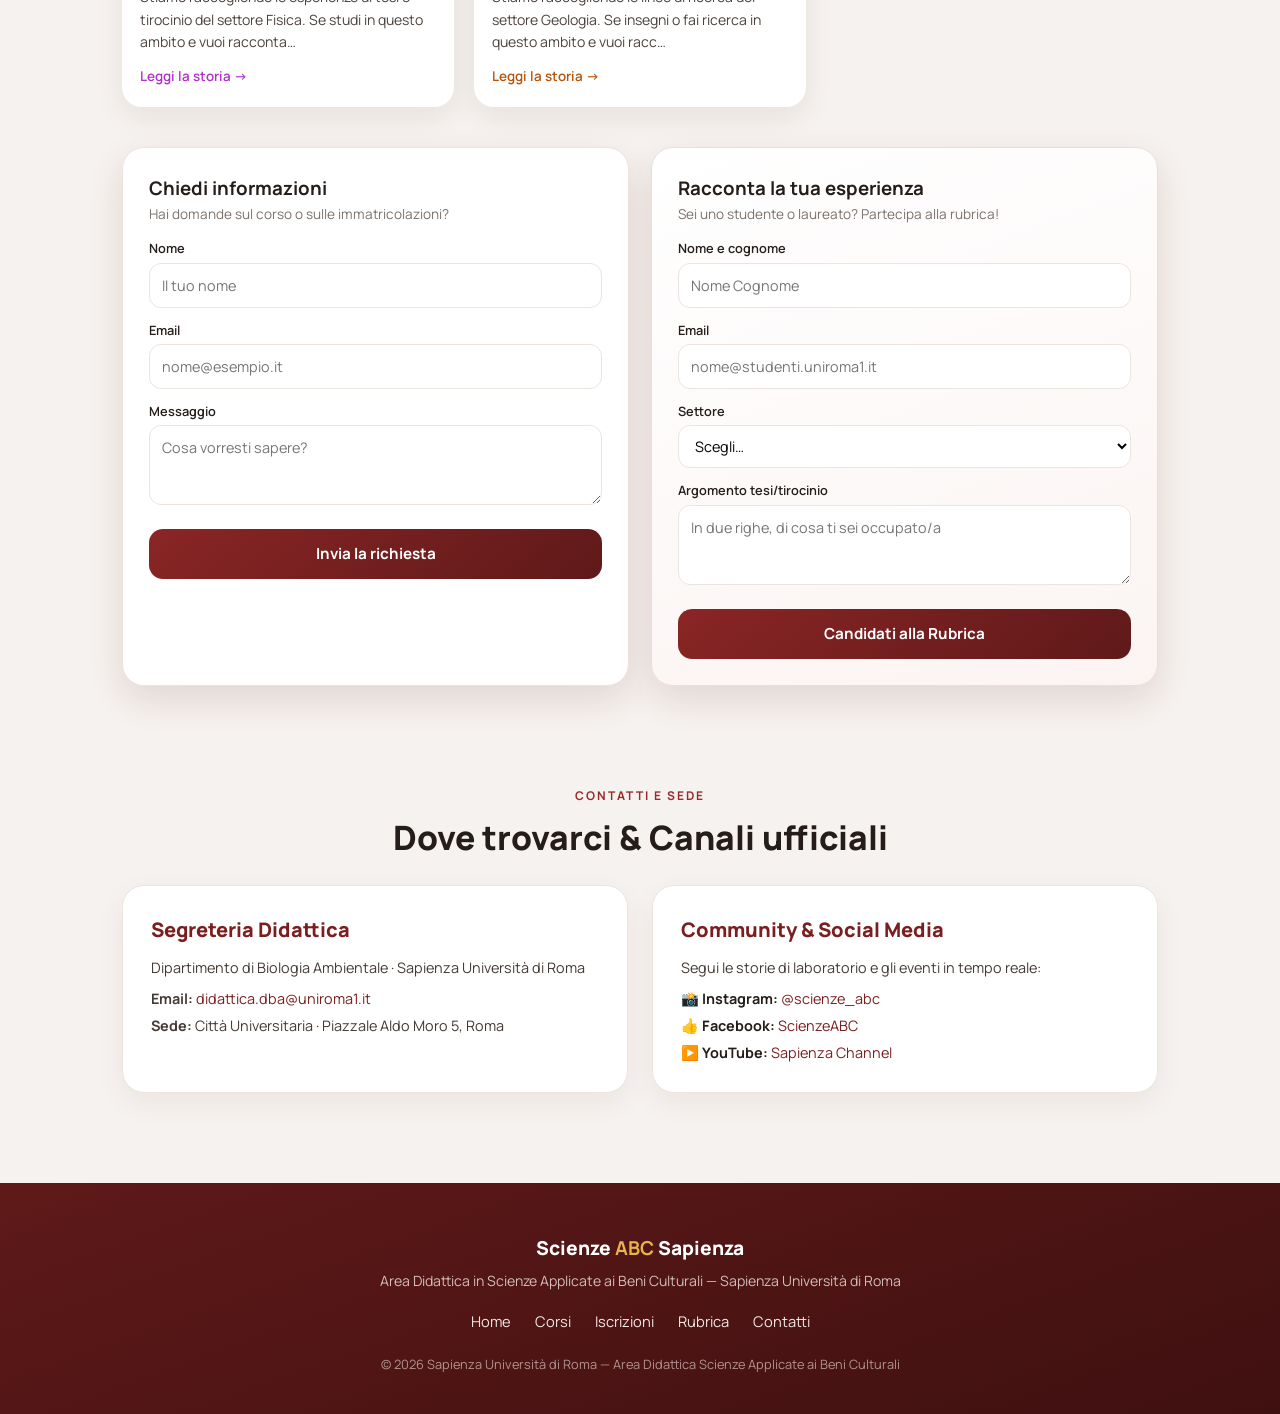
==== commit d7c61d35: "Update scienze-abc testimonials and photos" ====
--- a/static/scienze-abc/index.html
+++ b/static/scienze-abc/index.html
@@ -191,30 +191,70 @@
 <body>
 
 <script id="contenuti" type="text/plain">
+
+=====================================================================
+MODELLO — copia da qui (togli le due righe di === solo se non ti serve)
+TIPO: studente
+NOME: Nome Cognome
+SETTORE: Bio
+TITOLO: Titolo della tesi o del tirocinio
+INFO: Corso e anno, oppure ruolo attuale
+FOTO:
+TESTO:
+Scrivi qui il racconto dell'esperienza. Puoi andare a capo
+liberamente. Questa scheda di esempio non verrà mostrata perché
+i campi sono segnaposto: cancellala quando hai capito.
+=====================================================================
+
 =====================================================================
 TIPO: studente
 NOME: Mariagiulia Martinelli
 SETTORE: Bio
-TITOLO: Biofilm sul Casino Algardi e collezione etrusca del Museo Sergi
-INFO: Studentessa magistrale LM-11
+TITOLO: Studio bioarcheologico della collezione etrusca del Museo Sergi e analisi metagenomiche di DNA antico
+INFO: Laureata L-43, studentessa magistrale LM-11 e Rappresentante degli studenti
 FOTO: martinelli-bio-2.jpg, martinelli-bio-3.jpg, martinelli-bio-4.jpg, martinelli-bio-1.jpg, martinelli-bio-5.jpg
 TESTO:
-Durante la tesi triennale ho studiato il biofilm — la patina biologica fatta di microrganismi — che colonizza le pareti del Casino Algardi, a Roma. L'obiettivo era capire quali organismi degradano la superficie e testare un biocida "green" a base di liquirizia, un'alternativa più sostenibile ai prodotti chimici tradizionali. In pratica passavo dal prelievo dei campioni in situ all'osservazione al microscopio in laboratorio.
-
-Con la magistrale mi sono spostata su un lavoro diverso: la rivalutazione bioarcheologica della collezione etrusca del Museo di Antropologia "G. Sergi" della Sapienza. Qui la biologia si applica a reperti umani antichi, per ricostruire informazioni su chi erano quelle persone e come vivevano.
-
-La cosa che non mi aspettavo, quando mi sono iscritta, è quanto lavoro "da laboratorio" ci sia dietro un bene culturale: non si restaura con le mani, si analizza con strumenti scientifici. È esattamente questo che vorrei dire a chi sta scegliendo il corso — è scienza applicata al patrimonio, non restauro pratico. Se vi appassiona l'idea di usare il microscopio per prendervi cura della storia, è il posto giusto.
-=====================================================================
-
-=====================================================================
-TIPO: docente
-NOME: Chimica
+Durante la triennale (L-43) ho studiato l'evoluzione del microbiota sulle pareti del Casino Algardi a Roma in seguito a trattamenti conservativi sostenibili. In collaborazione con l'ENEA Casaccia, mi sono occupata del campionamento e dell'analisi delle comunità microbiche sulle superfici lapidee. Ho svolto attività di estrazione di DNA genomico, amplificazione tramite PCR (16S/ITS) e classificazione filogenetica, sviluppando una pipeline bioinformatica in R con phyloseq per mappare la biodiversità microbica e l'efficacia dei trattamenti.
+
+Con la magistrale (LM-11) il mio interesse si è spostato sulla bioarcheologia e la paleogenomica. Per la mia tesi mi occupo della conservazione e rivalutazione di una collezione storica dimenticata: la serie di crani umani di epoca etrusca acquisiti da G. Sergi all'inizio del XX secolo e conservati al Museo di Antropologia della Sapienza. Ne ricostruisco la storia archivistica e il profilo bioantropologico e paleopatologico (analizzando indicatori di stress come l'ipoplasia dello smalto dentale o l'iperostosi porotica), collaborando anche allo studio dei resti scheletrici medievali del Progetto Tusculum.
+
+Grazie a una borsa del Percorso d'Eccellenza e all'Erasmus, ho svolto un tirocinio di ricerca presso il Centre for Palaeogenetics (CPG) di Stoccolma. Qui mi sono dedicata alla paleogenomica computazionale, effettuando la classificazione metagenomica di 250 campioni di DNA antico (aDNA) da necropoli medievali spagnole. Ho utilizzato il supercomputer Dardel (KTH) per far girare pipeline in ambiente HPC (Kraken2/KrakenUniq) e autenticare la presenza di antichi patogeni come la peste (Yersinia pestis) e la tubercolosi (Mycobacterium tuberculosis).
+
+Ciò che mi ha sorpresa è scoprire l'enorme ruolo della bioinformatica e della programmazione nello studio del patrimonio culturale e biologico del passato. Ai futuri studenti consiglio di non porsi limiti: questo percorso permette di unire il lavoro sul campo e le analisi di laboratorio "bagnato" con la potenza del calcolo computazionale per svelare la storia.
+=====================================================================
+
+=====================================================================
+TIPO: studente
+NOME: Agostino Porcari
 SETTORE: Chim
-TITOLO: Testimonianza in arrivo
-INFO: Prossimamente online
-FOTO:
+TITOLO: Nanocompositi per il restauro conservativo del peperino: preparazione, caratterizzazione e valutazione dell’efficacia
+INFO: Laureato magistrale LM-11, collaboratore di ricerca ENEA
+FOTO: porcari-chim-2.jpg, porcari-chim-1.jpg, porcari-chim-3.jpg, porcari-chim-4.jpg, porcari-chim-5.jpg
 TESTO:
-Stiamo raccogliendo le linee di ricerca del settore Chimica. Se insegni o fai ricerca in questo ambito e vuoi raccontarti, scrivici dalla sezione "Partecipa": il prossimo racconto potrebbe essere il tuo.
+Durante il mio lavoro di tesi mi sono occupato di realizzare e testare dei prodotti nanocompositi per il restauro conservativo del peperino, una roccia vulcanica tipica del viterbese molto affascinante ma ancora poco studiata in letteratura. Ho preso alcuni dei consolidanti e protettivi più usati nel restauro e vi ho aggiunto diverse nanoparticelle (come silice, biossido di titanio e una combinazione delle due) per verificarne le prestazioni conservative contro gli agenti atmosferici e l'acqua. La mia giornata tipo si divideva tra la preparazione dei nanocompositi in laboratorio e la loro applicazione sui provini di roccia, seguita da test di assorbimento dell'acqua, di risalita capillare e di bagnabilità tramite la misura dell'angolo di contatto.
+
+Per caratterizzare questi nuovi materiali ho utilizzato una vasta gamma di tecniche diagnostiche avanzate: dall'XRD per identificare la struttura cristallina delle nanoparticelle, alla TGA e DSC per studiarne la stabilità termica e le transizioni di fase. Ho impiegato la spettroscopia FT-IR e la fluorescenza indotta da laser (LIF) per le analisi molecolari, la microscopia a forza atomica (AFM) per mappare la superficie a risoluzione nanometrica, e la colorimetria per assicurarmi che i trattamenti non alterassero il colore originale della pietra.
+
+Questo percorso mi ha fatto scoprire un lavoro estremamente dinamico e multidisciplinare. Si impara a spaziare tra discipline scientifiche e umanistiche, costruendo un bagaglio di conoscenze utilissimo per risolvere problemi reali. In più, è un'attività che ti consente di viaggiare, fare nuove scoperte e lavorare a stretto contatto con il nostro immenso patrimonio culturale, svelandone dettagli invisibili dall'esterno.
+
+A chi sta pensando di iscriversi consiglio prima di tutto di verificare le attività e i corsi svolti, di consultare le opinioni di chi ha frequentato già il corso e, soprattutto, di seguire la propria passione. È un percorso impegnativo, ma offre un solido bagaglio culturale e di competenze che davvero pochi corsi di laurea possono offrire.
+=====================================================================
+
+=====================================================================
+TIPO: studente
+NOME: Melissa Rosaria Caruso
+SETTORE: Chim
+TITOLO: Inibitori di corrosione e rivestimenti a base di biopolimeri per la conservazione sostenibile di bronzi patinati
+INFO: Laureata magistrale LM-11, attualmente PhD al Politecnico di Torino
+FOTO: caruso-chim-1.jpg, caruso-chim-2.jpg, caruso-chim-3.jpg, caruso-chim-4.jpg, caruso-chim-5.jpg
+TESTO:
+Durante la mia tesi mi sono occupata di sviluppare rivestimenti protettivi ecologici e "green" per la conservazione delle opere d'arte in bronzo. Tradizionalmente, per proteggere i bronzi da smog e corrosione si usano resine sintetiche e inibitori tossici (come il benzotriazolo), che presentano rischi sia per l'ambiente sia per la salute degli operatori che li applicano. L'obiettivo del mio progetto è stato sostituirli con formule ecologiche a base di biopolimeri derivati da fonti rinnovabili o scarti, come il chitosano e derivati della cellulosa. In laboratorio preparavo le miscele, le applicavo sui provini di bronzo e poi li sottoponevo a test di invecchiamento accelerato con vapori acidi per vedere se la protezione reggeva il confronto con i prodotti commerciali tossici tradizionali.
+
+Per verificare l'efficacia dei protettivi ho usato diversi strumenti avanzati: la spettroscopia FTIR e Raman per identificare la struttura chimica dei rivestimenti e la composizione minerale delle patine di corrosione, il FE-SEM-EDS (microscopio elettronico a scansione) per osservare la morfologia della superficie ad altissima risoluzione, la colorimetria per monitorare che non ci fossero variazioni cromatiche visibili sul bronzo, e microscopi ottici classici e multifocali 3D per ricostruire la superficie e studiare la rugosità del film protettivo.
+
+Lavorare a questo progetto mi ha fatto capire quanto sia fondamentale unire la chimica pura con la pratica del restauro. Per creare soluzioni davvero efficaci, bisogna saper dialogare con i restauratori e comprendere a fondo le esigenze fisiche e storiche dei manufatti. È una sinergia incredibile tra scienza e arte.
+
+A chi sta pensando di iscriversi consiglio di vivere questo percorso con curiosità. È una laurea che offre una formazione molto completa e flessibile, dove ognuno può trovare il proprio ambito ideale. L'importante è non perdere mai di vista l'obiettivo finale: mettere la scienza al servizio della memoria e della bellezza del nostro patrimonio culturale.
 =====================================================================
 
 =====================================================================
@@ -225,7 +265,10 @@
 INFO: Prossimamente online
 FOTO:
 TESTO:
-Stiamo raccogliendo le esperienze di tesi e tirocinio del settore Fisica. Se studi in questo ambito e vuoi raccontare la tua esperienza, scrivici dalla sezione "Partecipa": il prossimo racconto potrebbe essere il tuo.
+Stiamo raccogliendo le esperienze di tesi e tirocinio del settore
+Fisica. Se studi in questo ambito e vuoi raccontare la tua esperienza,
+scrivici dalla sezione "Partecipa": il prossimo racconto potrebbe
+essere il tuo.
 =====================================================================
 
 =====================================================================
@@ -236,8 +279,11 @@
 INFO: Prossimamente online
 FOTO:
 TESTO:
-Stiamo raccogliendo le linee di ricerca del settore Geologia. Se insegni o fai ricerca in questo ambito e vuoi raccontarti, scrivici dalla sezione "Partecipa": il prossimo racconto potrebbe essere il tuo.
-=====================================================================
+Stiamo raccogliendo le linee di ricerca del settore Geologia. Se
+insegni o fai ricerca in questo ambito e vuoi raccontarti, scrivici
+dalla sezione "Partecipa": il prossimo racconto potrebbe essere il tuo.
+=====================================================================
+
 </script>
 
   <!-- NAVIGATION BAR -->
